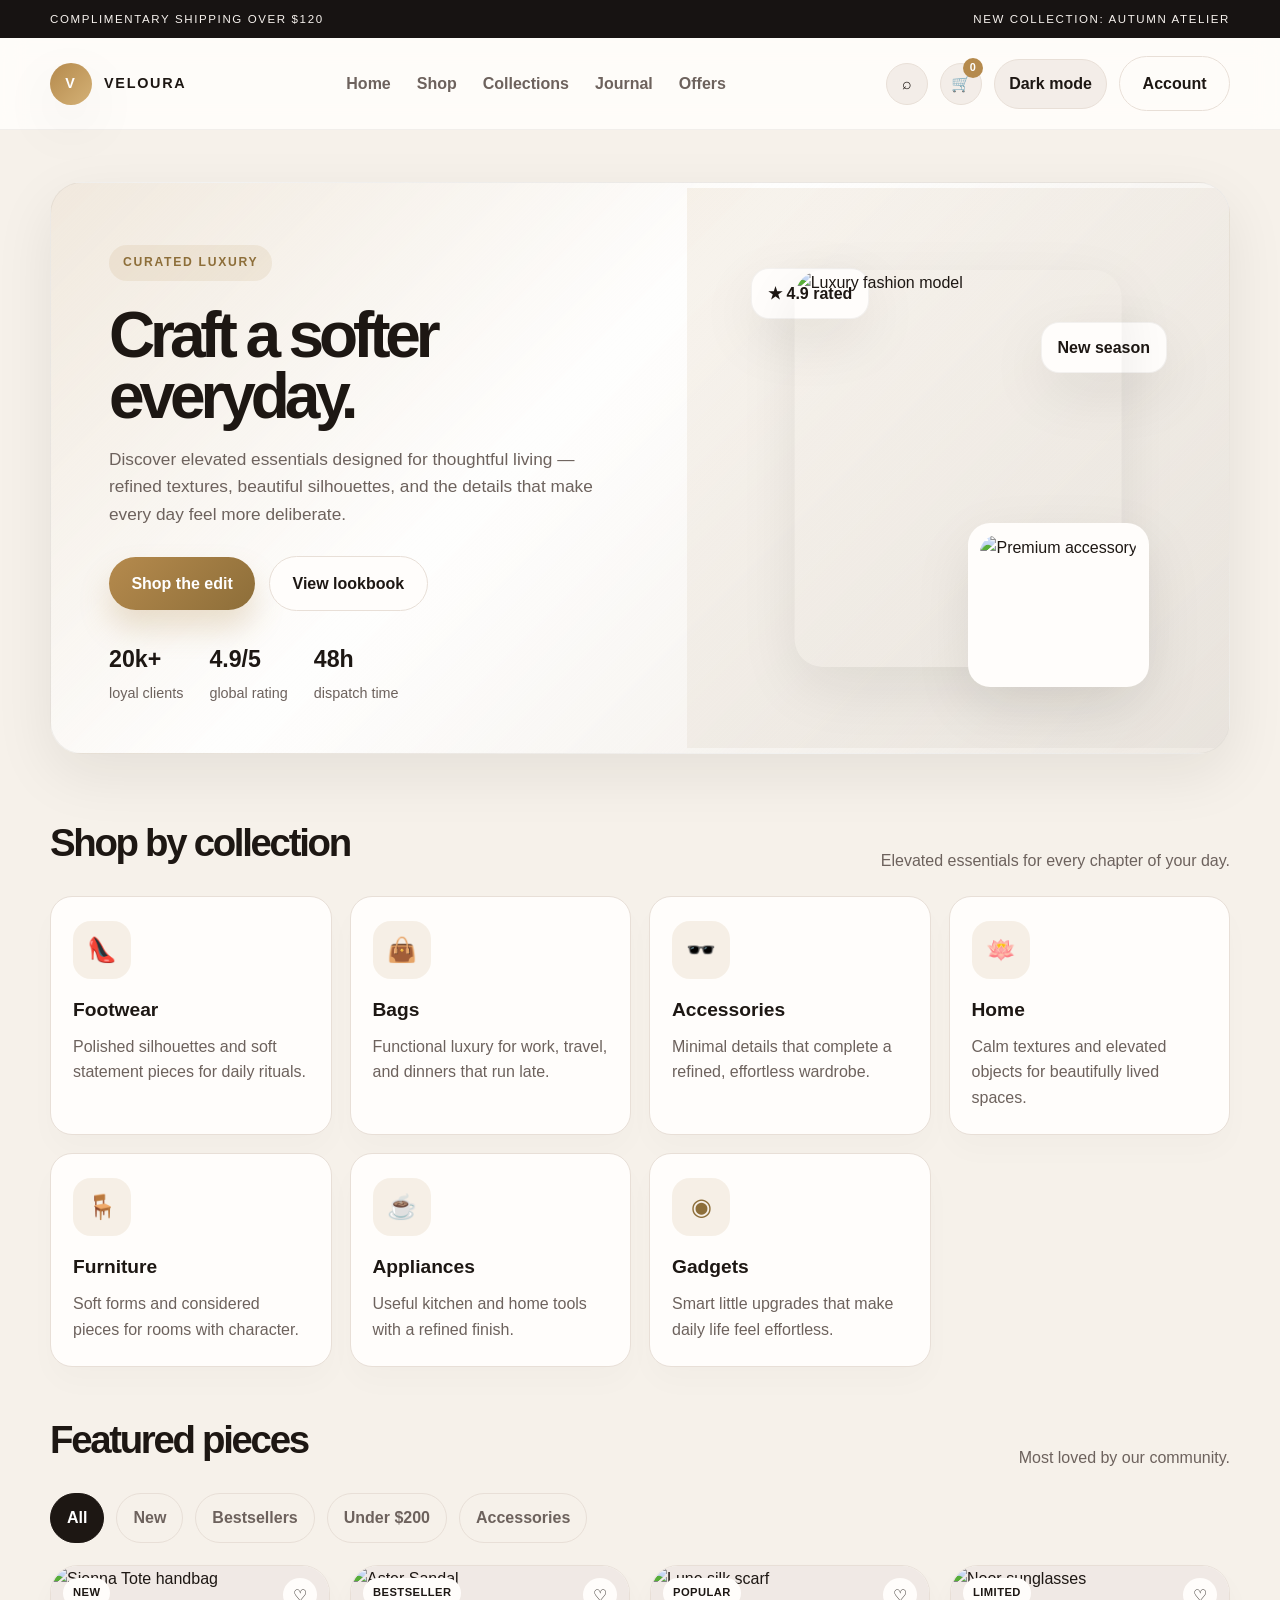
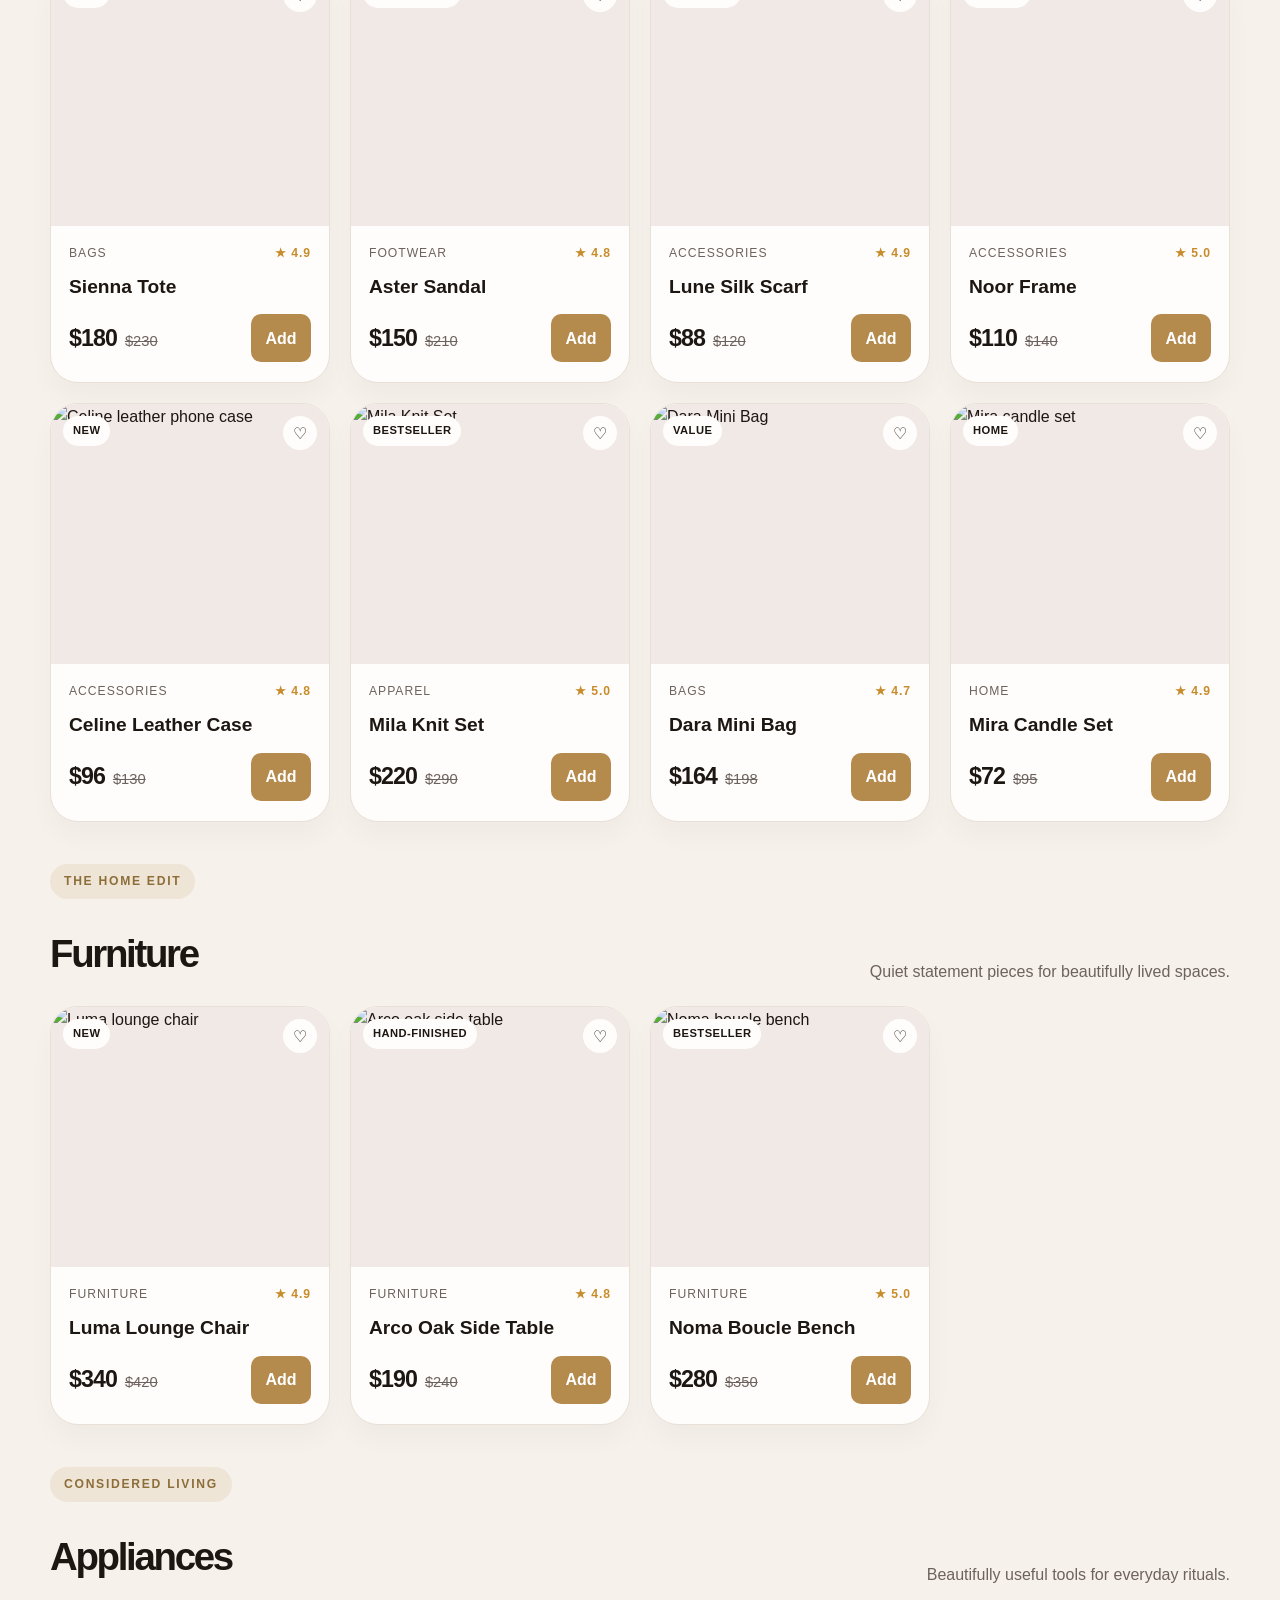
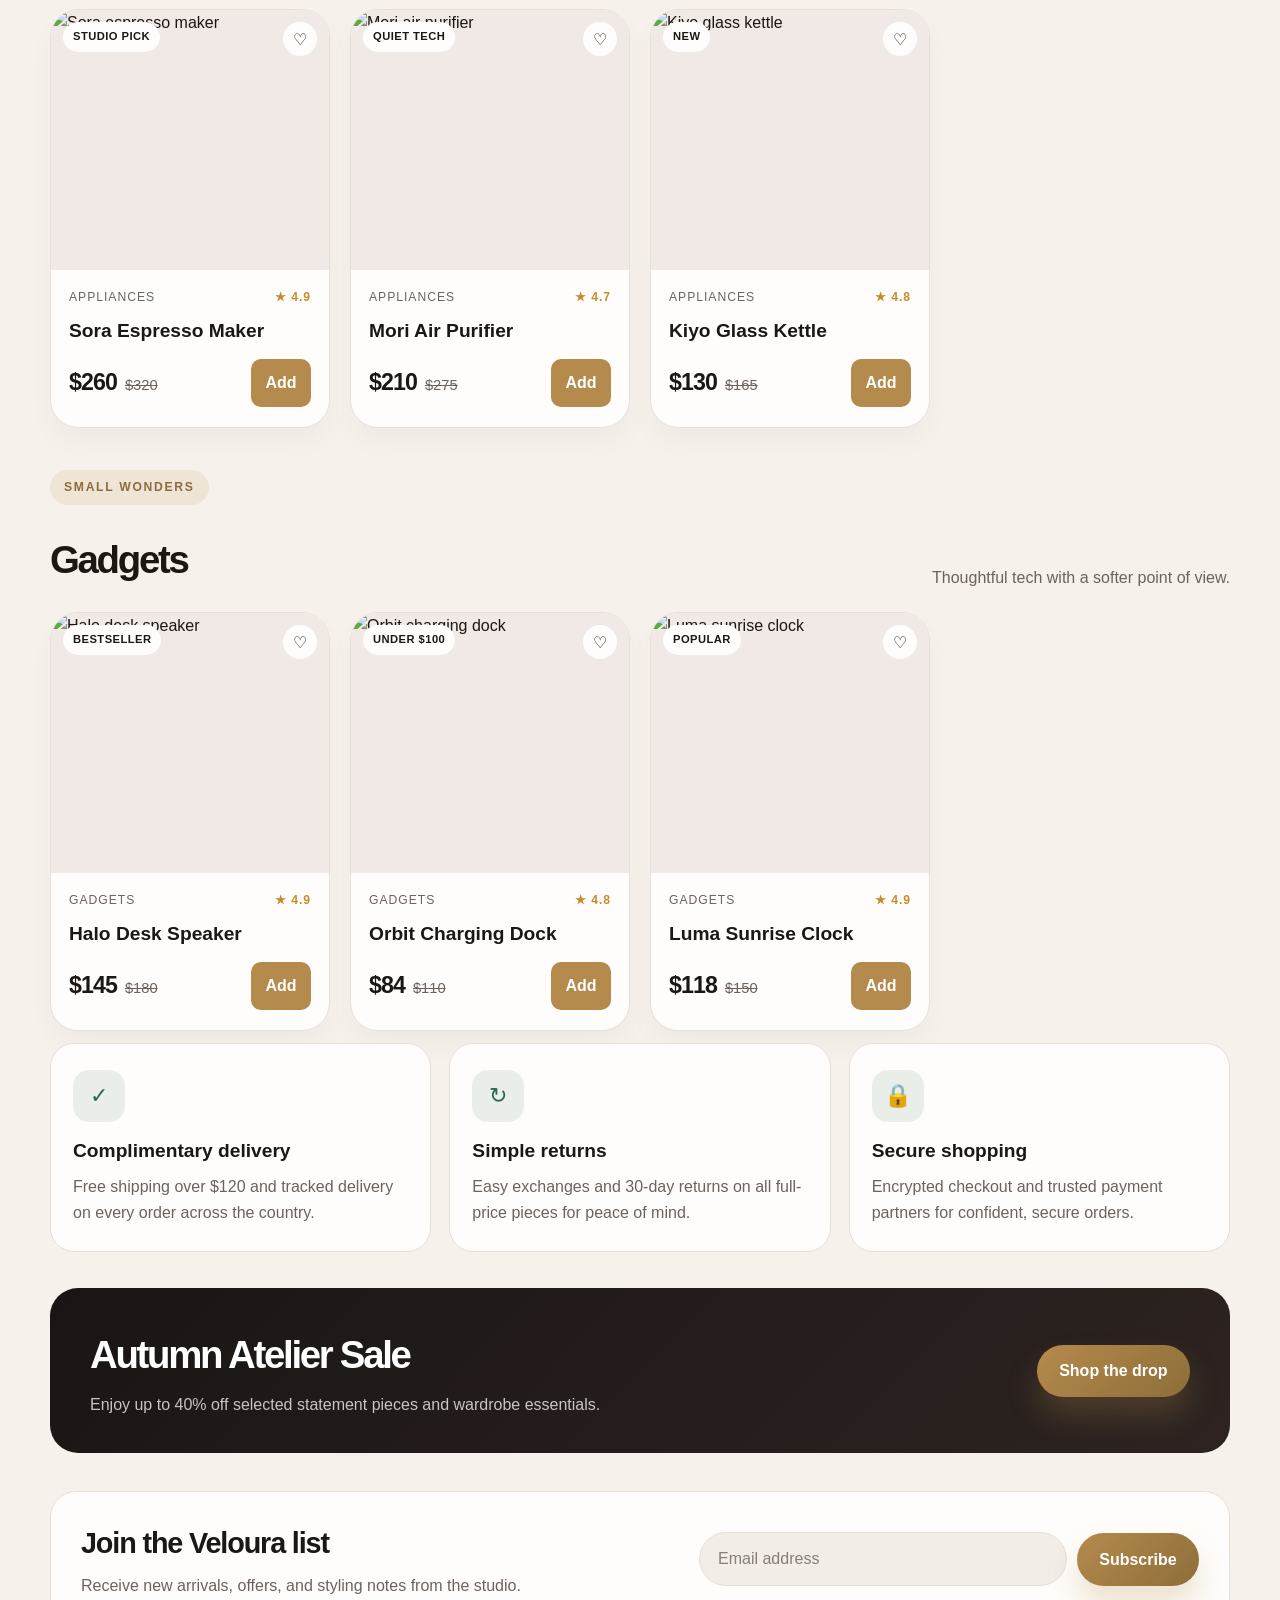
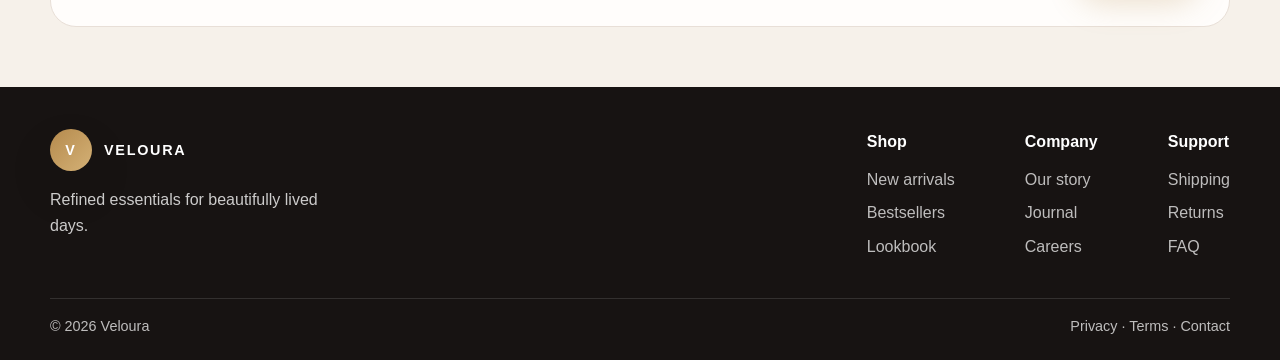
==== index.html @ c6dc7c64 "Initial website" ====
<!DOCTYPE html>
<html lang="en">
<head>
    <meta charset="UTF-8" />
    <meta name="viewport" content="width=device-width, initial-scale=1.0" />
    <meta name="description" content="Veloura luxury boutique — modern premium fashion and accessories." />
    <title>Veloura | Luxury Boutique</title>
    <link rel="stylesheet" href="styles.css" />
</head>
<body>
    <div class="topbar">
        <div class="container topbar-inner">
            <span>Complimentary shipping over $120</span>
            <span>New collection: Autumn Atelier</span>
        </div>
    </div>

    <header>
        <div class="container nav">
            <div class="brand" aria-label="Veloura home">
                <div class="brand-mark">V</div>
                <span>Veloura</span>
            </div>

            <nav class="nav-links" aria-label="main navigation">
                <a href="#home">Home</a>
                <a href="#shop">Shop</a>
                <a href="#categories">Collections</a>
                <a href="#featured">Journal</a>
                <a href="#offers">Offers</a>
            </nav>

            <div class="nav-actions">
                <button class="icon-btn" aria-label="Search">⌕</button>
                <button class="icon-btn" aria-label="Open cart" id="openCartBtn">
                    🛒
                    <span class="cart-count" id="cartCount">0</span>
                </button>
                <button class="theme-toggle" id="themeToggle" aria-label="Toggle color theme">Dark mode</button>
                <button class="login-btn">Account</button>
            </div>
        </div>
    </header>

    <main id="home">
        <section class="hero">
            <div class="container hero-wrap">
                <div class="hero-copy">
                    <div class="eyebrow">Curated luxury</div>
                    <h1>Craft a softer everyday.</h1>
                    <p>
                        Discover elevated essentials designed for thoughtful living — refined textures, beautiful silhouettes,
                        and the details that make every day feel more deliberate.
                    </p>

                    <div class="cta-row">
                        <a class="shop-btn" href="#shop">Shop the edit</a>
                        <a class="secondary-btn" href="#featured">View lookbook</a>
                    </div>

                    <div class="mini-stats">
                        <div><strong>20k+</strong> loyal clients</div>
                        <div><strong>4.9/5</strong> global rating</div>
                        <div><strong>48h</strong> dispatch time</div>
                    </div>
                </div>

                <div class="hero-visual" aria-label="Featured product showcase">
                    <div class="showcase-wrap">
                        <div class="floating-pill pill-one">★ 4.9 rated</div>
                        <div class="floating-pill pill-two">New season</div>
                        <div class="showcase-main">
                            <img src="https://images.unsplash.com/photo-1529139574466-a303027c1d8b?auto=format&fit=crop&w=900&q=80" alt="Luxury fashion model" />
                        </div>
                        <div class="showcase-side">
                            <img src="https://images.unsplash.com/photo-1524504388940-b1c1722653e1?auto=format&fit=crop&w=800&q=80" alt="Premium accessory" />
                        </div>
                    </div>
                </div>
            </div>
        </section>

        <section class="section" id="categories">
            <div class="container">
                <div class="section-heading">
                    <h2>Shop by collection</h2>
                    <p>Elevated essentials for every chapter of your day.</p>
                </div>

                <div class="category-grid">
                    <article class="category-card">
                        <div class="category-icon">👠</div>
                        <h3>Footwear</h3>
                        <p>Polished silhouettes and soft statement pieces for daily rituals.</p>
                    </article>
                    <article class="category-card">
                        <div class="category-icon">👜</div>
                        <h3>Bags</h3>
                        <p>Functional luxury for work, travel, and dinners that run late.</p>
                    </article>
                    <article class="category-card">
                        <div class="category-icon">🕶️</div>
                        <h3>Accessories</h3>
                        <p>Minimal details that complete a refined, effortless wardrobe.</p>
                    </article>
                    <article class="category-card">
                        <div class="category-icon">🪷</div>
                        <h3>Home</h3>
                        <p>Calm textures and elevated objects for beautifully lived spaces.</p>
                    </article>
                    <a class="category-card" href="#furniture">
                        <div class="category-icon">🪑</div>
                        <h3>Furniture</h3>
                        <p>Soft forms and considered pieces for rooms with character.</p>
                    </a>
                    <a class="category-card" href="#appliances">
                        <div class="category-icon">☕</div>
                        <h3>Appliances</h3>
                        <p>Useful kitchen and home tools with a refined finish.</p>
                    </a>
                    <a class="category-card" href="#gadgets">
                        <div class="category-icon">◉</div>
                        <h3>Gadgets</h3>
                        <p>Smart little upgrades that make daily life feel effortless.</p>
                    </a>
                </div>
            </div>
        </section>

        <section class="section" id="shop">
            <div class="container">
                <div class="section-heading">
                    <h2>Featured pieces</h2>
                    <p>Most loved by our community.</p>
                </div>

                <div class="filter-bar" aria-label="Product filters">
                    <button class="filter-btn active">All</button>
                    <button class="filter-btn">New</button>
                    <button class="filter-btn">Bestsellers</button>
                    <button class="filter-btn">Under $200</button>
                    <button class="filter-btn">Accessories</button>
                </div>

                <div class="product-grid" id="productGrid">
                    <article class="product-card" data-category="new" data-name="Sienna Tote" data-price="180" data-image="https://images.unsplash.com/photo-1548036328-c9fa89d128fa?auto=format&fit=crop&w=900&q=80">
                        <div class="product-image">
                            <span class="tag">New</span>
                            <button class="wishlist" aria-label="save item">♡</button>
                            <img src="https://images.unsplash.com/photo-1548036328-c9fa89d128fa?auto=format&fit=crop&w=900&q=80" alt="Sienna Tote handbag" />
                        </div>
                        <div class="product-info">
                            <div class="product-meta">
                                <span>Bags</span>
                                <span class="rating">★ 4.9</span>
                            </div>
                            <h3 class="product-title">Sienna Tote</h3>
                            <div class="price-row">
                                <div class="price"><strong>$180</strong><span>$230</span></div>
                                <button class="add-to-cart">Add</button>
                            </div>
                        </div>
                    </article>

                    <article class="product-card" data-category="bestsellers" data-name="Aster Sandal" data-price="150" data-image="https://images.unsplash.com/photo-1543163521-1bf539c55dd2?auto=format&fit=crop&w=900&q=80">
                        <div class="product-image">
                            <span class="tag">Bestseller</span>
                            <button class="wishlist" aria-label="save item">♡</button>
                            <img src="https://images.unsplash.com/photo-1543163521-1bf539c55dd2?auto=format&fit=crop&w=900&q=80" alt="Aster Sandal" />
                        </div>
                        <div class="product-info">
                            <div class="product-meta">
                                <span>Footwear</span>
                                <span class="rating">★ 4.8</span>
                            </div>
                            <h3 class="product-title">Aster Sandal</h3>
                            <div class="price-row">
                                <div class="price"><strong>$150</strong><span>$210</span></div>
                                <button class="add-to-cart">Add</button>
                            </div>
                        </div>
                    </article>

                    <article class="product-card" data-category="under200" data-name="Lune Silk Scarf" data-price="88" data-image="https://images.unsplash.com/photo-1601924994987-69e26d50dc26?auto=format&fit=crop&w=900&q=80">
                        <div class="product-image">
                            <span class="tag">Popular</span>
                            <button class="wishlist" aria-label="save item">♡</button>
                            <img src="https://images.unsplash.com/photo-1601924994987-69e26d50dc26?auto=format&fit=crop&w=900&q=80" alt="Lune silk scarf" />
                        </div>
                        <div class="product-info">
                            <div class="product-meta">
                                <span>Accessories</span>
                                <span class="rating">★ 4.9</span>
                            </div>
                            <h3 class="product-title">Lune Silk Scarf</h3>
                            <div class="price-row">
                                <div class="price"><strong>$88</strong><span>$120</span></div>
                                <button class="add-to-cart">Add</button>
                            </div>
                        </div>
                    </article>

                    <article class="product-card" data-category="accessories" data-name="Noor Frame" data-price="110" data-image="https://images.unsplash.com/photo-1511499767150-a48a237f0083?auto=format&fit=crop&w=900&q=80">
                        <div class="product-image">
                            <span class="tag">Limited</span>
                            <button class="wishlist" aria-label="save item">♡</button>
                            <img src="https://images.unsplash.com/photo-1511499767150-a48a237f0083?auto=format&fit=crop&w=900&q=80" alt="Noor sunglasses" />
                        </div>
                        <div class="product-info">
                            <div class="product-meta">
                                <span>Accessories</span>
                                <span class="rating">★ 5.0</span>
                            </div>
                            <h3 class="product-title">Noor Frame</h3>
                            <div class="price-row">
                                <div class="price"><strong>$110</strong><span>$140</span></div>
                                <button class="add-to-cart">Add</button>
                            </div>
                        </div>
                    </article>

                    <article class="product-card" data-category="new" data-name="Celine Leather Case" data-price="96" data-image="https://images.unsplash.com/photo-1556656793-08538906a9f8?auto=format&fit=crop&w=900&q=80">
                        <div class="product-image">
                            <span class="tag">New</span>
                            <button class="wishlist" aria-label="save item">♡</button>
                            <img src="https://images.unsplash.com/photo-1556656793-08538906a9f8?auto=format&fit=crop&w=900&q=80" alt="Celine leather phone case" />
                        </div>
                        <div class="product-info">
                            <div class="product-meta">
                                <span>Accessories</span>
                                <span class="rating">★ 4.8</span>
                            </div>
                            <h3 class="product-title">Celine Leather Case</h3>
                            <div class="price-row">
                                <div class="price"><strong>$96</strong><span>$130</span></div>
                                <button class="add-to-cart">Add</button>
                            </div>
                        </div>
                    </article>

                    <article class="product-card" data-category="bestsellers" data-name="Mila Knit Set" data-price="220" data-image="https://images.unsplash.com/photo-1529139574466-a303027c1d8b?auto=format&fit=crop&w=900&q=80">
                        <div class="product-image">
                            <span class="tag">Bestseller</span>
                            <button class="wishlist" aria-label="save item">♡</button>
                            <img src="https://images.unsplash.com/photo-1529139574466-a303027c1d8b?auto=format&fit=crop&w=900&q=80" alt="Mila Knit Set" />
                        </div>
                        <div class="product-info">
                            <div class="product-meta">
                                <span>Apparel</span>
                                <span class="rating">★ 5.0</span>
                            </div>
                            <h3 class="product-title">Mila Knit Set</h3>
                            <div class="price-row">
                                <div class="price"><strong>$220</strong><span>$290</span></div>
                                <button class="add-to-cart">Add</button>
                            </div>
                        </div>
                    </article>

                    <article class="product-card" data-category="under200" data-name="Dara Mini Bag" data-price="164" data-image="https://images.unsplash.com/photo-1584917865442-de89df76afd3?auto=format&fit=crop&w=900&q=80">
                        <div class="product-image">
                            <span class="tag">Value</span>
                            <button class="wishlist" aria-label="save item">♡</button>
                            <img src="https://images.unsplash.com/photo-1584917865442-de89df76afd3?auto=format&fit=crop&w=900&q=80" alt="Dara Mini Bag" />
                        </div>
                        <div class="product-info">
                            <div class="product-meta">
                                <span>Bags</span>
                                <span class="rating">★ 4.7</span>
                            </div>
                            <h3 class="product-title">Dara Mini Bag</h3>
                            <div class="price-row">
                                <div class="price"><strong>$164</strong><span>$198</span></div>
                                <button class="add-to-cart">Add</button>
                            </div>
                        </div>
                    </article>

                    <article class="product-card" data-category="accessories" data-name="Mira Candle Set" data-price="72" data-image="https://images.unsplash.com/photo-1603006905003-be475563bc59?auto=format&fit=crop&w=900&q=80">
                        <div class="product-image">
                            <span class="tag">Home</span>
                            <button class="wishlist" aria-label="save item">♡</button>
                            <img src="https://images.unsplash.com/photo-1603006905003-be475563bc59?auto=format&fit=crop&w=900&q=80" alt="Mira candle set" />
                        </div>
                        <div class="product-info">
                            <div class="product-meta">
                                <span>Home</span>
                                <span class="rating">★ 4.9</span>
                            </div>
                            <h3 class="product-title">Mira Candle Set</h3>
                            <div class="price-row">
                                <div class="price"><strong>$72</strong><span>$95</span></div>
                                <button class="add-to-cart">Add</button>
                            </div>
                        </div>
                    </article>
                </div>
            </div>
        </section>

        <section class="section catalog-section" id="furniture">
            <div class="container">
                <div class="section-heading">
                    <div><div class="eyebrow">The home edit</div><h2>Furniture</h2></div>
                    <p>Quiet statement pieces for beautifully lived spaces.</p>
                </div>
                <div class="product-grid">
                    <article class="product-card" data-category="furniture" data-name="Luma Lounge Chair" data-price="340" data-image="https://images.unsplash.com/photo-1567538096630-e0c55bd6374c?auto=format&fit=crop&w=900&q=80">
                        <div class="product-image"><span class="tag">New</span><button class="wishlist" aria-label="save item">♡</button><img src="https://images.unsplash.com/photo-1567538096630-e0c55bd6374c?auto=format&fit=crop&w=900&q=80" alt="Luma lounge chair" /></div>
                        <div class="product-info"><div class="product-meta"><span>Furniture</span><span class="rating">★ 4.9</span></div><h3 class="product-title">Luma Lounge Chair</h3><div class="price-row"><div class="price"><strong>$340</strong><span>$420</span></div><button class="add-to-cart">Add</button></div></div>
                    </article>
                    <article class="product-card" data-category="furniture" data-name="Arco Oak Side Table" data-price="190" data-image="https://images.unsplash.com/photo-1532372320572-cda25653a26d?auto=format&fit=crop&w=900&q=80">
                        <div class="product-image"><span class="tag">Hand-finished</span><button class="wishlist" aria-label="save item">♡</button><img src="https://images.unsplash.com/photo-1532372320572-cda25653a26d?auto=format&fit=crop&w=900&q=80" alt="Arco oak side table" /></div>
                        <div class="product-info"><div class="product-meta"><span>Furniture</span><span class="rating">★ 4.8</span></div><h3 class="product-title">Arco Oak Side Table</h3><div class="price-row"><div class="price"><strong>$190</strong><span>$240</span></div><button class="add-to-cart">Add</button></div></div>
                    </article>
                    <article class="product-card" data-category="furniture" data-name="Noma Boucle Bench" data-price="280" data-image="https://images.unsplash.com/photo-1555041469-a586c61ea9bc?auto=format&fit=crop&w=900&q=80">
                        <div class="product-image"><span class="tag">Bestseller</span><button class="wishlist" aria-label="save item">♡</button><img src="https://images.unsplash.com/photo-1555041469-a586c61ea9bc?auto=format&fit=crop&w=900&q=80" alt="Noma boucle bench" /></div>
                        <div class="product-info"><div class="product-meta"><span>Furniture</span><span class="rating">★ 5.0</span></div><h3 class="product-title">Noma Boucle Bench</h3><div class="price-row"><div class="price"><strong>$280</strong><span>$350</span></div><button class="add-to-cart">Add</button></div></div>
                    </article>
                </div>
            </div>
        </section>

        <section class="section catalog-section" id="appliances">
            <div class="container">
                <div class="section-heading">
                    <div><div class="eyebrow">Considered living</div><h2>Appliances</h2></div>
                    <p>Beautifully useful tools for everyday rituals.</p>
                </div>
                <div class="product-grid">
                    <article class="product-card" data-category="appliances" data-name="Sora Espresso Maker" data-price="260" data-image="https://images.unsplash.com/photo-1517080358651-2c7c8d4d1a9f?auto=format&fit=crop&w=900&q=80">
                        <div class="product-image"><span class="tag">Studio pick</span><button class="wishlist" aria-label="save item">♡</button><img src="https://images.unsplash.com/photo-1517080358651-2c7c8d4d1a9f?auto=format&fit=crop&w=900&q=80" alt="Sora espresso maker" /></div>
                        <div class="product-info"><div class="product-meta"><span>Appliances</span><span class="rating">★ 4.9</span></div><h3 class="product-title">Sora Espresso Maker</h3><div class="price-row"><div class="price"><strong>$260</strong><span>$320</span></div><button class="add-to-cart">Add</button></div></div>
                    </article>
                    <article class="product-card" data-category="appliances" data-name="Mori Air Purifier" data-price="210" data-image="https://images.unsplash.com/photo-1585771724684-38269d6639fd?auto=format&fit=crop&w=900&q=80">
                        <div class="product-image"><span class="tag">Quiet tech</span><button class="wishlist" aria-label="save item">♡</button><img src="https://images.unsplash.com/photo-1585771724684-38269d6639fd?auto=format&fit=crop&w=900&q=80" alt="Mori air purifier" /></div>
                        <div class="product-info"><div class="product-meta"><span>Appliances</span><span class="rating">★ 4.7</span></div><h3 class="product-title">Mori Air Purifier</h3><div class="price-row"><div class="price"><strong>$210</strong><span>$275</span></div><button class="add-to-cart">Add</button></div></div>
                    </article>
                    <article class="product-card" data-category="appliances" data-name="Kiyo Glass Kettle" data-price="130" data-image="https://images.unsplash.com/photo-1594213114663-d94db9b171b7?auto=format&fit=crop&w=900&q=80">
                        <div class="product-image"><span class="tag">New</span><button class="wishlist" aria-label="save item">♡</button><img src="https://images.unsplash.com/photo-1594213114663-d94db9b171b7?auto=format&fit=crop&w=900&q=80" alt="Kiyo glass kettle" /></div>
                        <div class="product-info"><div class="product-meta"><span>Appliances</span><span class="rating">★ 4.8</span></div><h3 class="product-title">Kiyo Glass Kettle</h3><div class="price-row"><div class="price"><strong>$130</strong><span>$165</span></div><button class="add-to-cart">Add</button></div></div>
                    </article>
                </div>
            </div>
        </section>

        <section class="section catalog-section" id="gadgets">
            <div class="container">
                <div class="section-heading">
                    <div><div class="eyebrow">Small wonders</div><h2>Gadgets</h2></div>
                    <p>Thoughtful tech with a softer point of view.</p>
                </div>
                <div class="product-grid">
                    <article class="product-card" data-category="gadgets" data-name="Halo Desk Speaker" data-price="145" data-image="https://images.unsplash.com/photo-1545454675-3531b543be5d?auto=format&fit=crop&w=900&q=80">
                        <div class="product-image"><span class="tag">Bestseller</span><button class="wishlist" aria-label="save item">♡</button><img src="https://images.unsplash.com/photo-1545454675-3531b543be5d?auto=format&fit=crop&w=900&q=80" alt="Halo desk speaker" /></div>
                        <div class="product-info"><div class="product-meta"><span>Gadgets</span><span class="rating">★ 4.9</span></div><h3 class="product-title">Halo Desk Speaker</h3><div class="price-row"><div class="price"><strong>$145</strong><span>$180</span></div><button class="add-to-cart">Add</button></div></div>
                    </article>
                    <article class="product-card" data-category="gadgets" data-name="Orbit Charging Dock" data-price="84" data-image="https://images.unsplash.com/photo-1586953208448-b95a79798f07?auto=format&fit=crop&w=900&q=80">
                        <div class="product-image"><span class="tag">Under $100</span><button class="wishlist" aria-label="save item">♡</button><img src="https://images.unsplash.com/photo-1586953208448-b95a79798f07?auto=format&fit=crop&w=900&q=80" alt="Orbit charging dock" /></div>
                        <div class="product-info"><div class="product-meta"><span>Gadgets</span><span class="rating">★ 4.8</span></div><h3 class="product-title">Orbit Charging Dock</h3><div class="price-row"><div class="price"><strong>$84</strong><span>$110</span></div><button class="add-to-cart">Add</button></div></div>
                    </article>
                    <article class="product-card" data-category="gadgets" data-name="Luma Sunrise Clock" data-price="118" data-image="https://images.unsplash.com/photo-1508057198894-247b23fe5ade?auto=format&fit=crop&w=900&q=80">
                        <div class="product-image"><span class="tag">Popular</span><button class="wishlist" aria-label="save item">♡</button><img src="https://images.unsplash.com/photo-1508057198894-247b23fe5ade?auto=format&fit=crop&w=900&q=80" alt="Luma sunrise clock" /></div>
                        <div class="product-info"><div class="product-meta"><span>Gadgets</span><span class="rating">★ 4.9</span></div><h3 class="product-title">Luma Sunrise Clock</h3><div class="price-row"><div class="price"><strong>$118</strong><span>$150</span></div><button class="add-to-cart">Add</button></div></div>
                    </article>
                </div>
            </div>
        </section>

        <section class="features" id="featured">
            <div class="container">
                <div class="feature-grid">
                    <article class="feature-card">
                        <div class="feature-icon">✓</div>
                        <h3>Complimentary delivery</h3>
                        <p>Free shipping over $120 and tracked delivery on every order across the country.</p>
                    </article>
                    <article class="feature-card">
                        <div class="feature-icon">↻</div>
                        <h3>Simple returns</h3>
                        <p>Easy exchanges and 30-day returns on all full-price pieces for peace of mind.</p>
                    </article>
                    <article class="feature-card">
                        <div class="feature-icon">🔒</div>
                        <h3>Secure shopping</h3>
                        <p>Encrypted checkout and trusted payment partners for confident, secure orders.</p>
                    </article>
                </div>
            </div>
        </section>

        <section class="promo" id="offers">
            <div class="container">
                <div class="promo-card">
                    <div>
                        <h3>Autumn Atelier Sale</h3>
                        <p>Enjoy up to 40% off selected statement pieces and wardrobe essentials.</p>
                    </div>
                    <a class="cta-btn" href="#shop">Shop the drop</a>
                </div>
            </div>
        </section>

        <section class="newsletter">
            <div class="container">
                <div class="newsletter-box">
                    <div>
                        <h3>Join the Veloura list</h3>
                        <p>Receive new arrivals, offers, and styling notes from the studio.</p>
                    </div>

                    <form class="newsletter-form" onsubmit="event.preventDefault(); this.reset(); alert('You are subscribed to Veloura!');">
                        <input type="email" placeholder="Email address" aria-label="Email address" required />
                        <button class="primary-btn" type="submit">Subscribe</button>
                    </form>
                </div>
            </div>
        </section>

    </main>

    <footer>
        <div class="container">
            <div class="footer-inner">
                <div class="footer-brand">
                    <div class="brand" style="color:#fff; margin-bottom: 16px;">
                        <div class="brand-mark">V</div>
                        <span>Veloura</span>
                    </div>
                    <p>Refined essentials for beautifully lived days.</p>
                </div>

                <div class="footer-links">
                    <div>
                        <h4>Shop</h4>
                        <a href="#">New arrivals</a>
                        <a href="#">Bestsellers</a>
                        <a href="#">Lookbook</a>
                    </div>
                    <div>
                        <h4>Company</h4>
                        <a href="#">Our story</a>
                        <a href="#">Journal</a>
                        <a href="#">Careers</a>
                    </div>
                    <div>
                        <h4>Support</h4>
                        <a href="#">Shipping</a>
                        <a href="#">Returns</a>
                        <a href="#">FAQ</a>
                    </div>
                </div>
            </div>

            <div class="footer-bottom">
                <span>© 2026 Veloura</span>
                <span>Privacy · Terms · Contact</span>
            </div>
        </div>
    </footer>

    <div class="cart-overlay" id="cartOverlay" aria-label="Shopping cart panel">
        <aside class="cart-panel" aria-label="Cart panel">
            <div class="cart-header">
                <h3>Your bag</h3>
                <button class="close-cart" id="closeCartBtn" aria-label="Close cart">×</button>
            </div>

            <div class="cart-items" id="cartItems">
                <div style="padding: 22px; color: var(--muted);">Your cart is empty.</div>
            </div>

            <div class="cart-footer">
                <div class="summary-row"><span>Subtotal</span><span id="cartSubtotal">$0</span></div>
                <div class="summary-row"><span>Shipping</span><span id="cartShipping">$0</span></div>
                <div class="summary-row total"><span>Total</span><span id="cartTotal">$0</span></div>
                <a class="primary-btn" style="width:100%; margin-top: 10px;" href="checkout.html">Proceed to checkout</a>
            </div>
        </aside>
    </div>

    <script src="script.js"></script>
</body>
</html>
---- styles.css ----
:root {
    --bg: #f6f1ea;
    --panel: #fffdfb;
    --panel-soft: #f3ede8;
    --text: #1d1713;
    --muted: #6d625d;
    --primary: #b58a4d;
    --primary-dark: #8d6e39;
    --accent: #e5d4ae;
    --success: #2a6a4a;
    --border: #e8dfd7;
    --button-text: #ffffff;
    --shadow: 0 20px 60px rgba(29, 23, 19, 0.08);
    --header-bg: rgba(255, 253, 251, 0.9);
    --input-bg: #faf7f4;
    --drawer-bg: #fdfaf7;
    --drawer-footer-bg: rgba(255,255,255,0.7);
}

body.dark-mode {
    --bg: #100f0f;
    --panel: #171513;
    --panel-soft: #201d1b;
    --text: #f7f0ea;
    --muted: #c0b2a8;
    --primary: #d4b07a;
    --primary-dark: #b88d4a;
    --accent: #f3d7a6;
    --success: #8bd0a7;
    --border: rgba(255,255,255,0.08);
    --button-text: #171513;
    --shadow: 0 20px 60px rgba(0, 0, 0, 0.35);
    --header-bg: rgba(23, 21, 19, 0.92);
    --input-bg: #201d1b;
    --drawer-bg: #171513;
    --drawer-footer-bg: rgba(32, 29, 27, 0.92);
    color-scheme: dark;
}

* { box-sizing: border-box; }
html { scroll-behavior: smooth; }
body {
    margin: 0;
    font-family: "Segoe UI", Arial, sans-serif;
    background: var(--bg);
    color: var(--text);
    line-height: 1.6;
}
img { display: block; max-width: 100%; }
a { color: inherit; text-decoration: none; }
button, input { font: inherit; }

.container {
    width: min(1180px, calc(100% - 32px));
    margin: 0 auto;
}

.topbar {
    background: #171312;
    color: #f7f2ee;
    font-size: 0.72rem;
    letter-spacing: 0.14em;
    text-transform: uppercase;
}

.topbar-inner {
    display: flex;
    justify-content: space-between;
    align-items: center;
    padding: 10px 0;
    gap: 18px;
}

header {
    position: sticky;
    top: 0;
    z-index: 40;
    background: var(--header-bg);
    backdrop-filter: blur(12px);
    border-bottom: 1px solid rgba(29, 23, 19, 0.06);
}

.nav {
    display: flex;
    align-items: center;
    justify-content: space-between;
    padding: 18px 0;
    gap: 18px;
}

.brand {
    display: flex;
    align-items: center;
    gap: 12px;
    font-weight: 700;
    letter-spacing: 0.12em;
    text-transform: uppercase;
    font-size: 0.9rem;
}

.brand-mark {
    width: 42px;
    height: 42px;
    display: grid;
    place-items: center;
    border-radius: 50%;
    background: linear-gradient(135deg, var(--primary), #d4b176);
    color: white;
    box-shadow: var(--shadow);
    font-weight: 700;
}

.nav-links {
    display: flex;
    align-items: center;
    gap: 26px;
    color: var(--muted);
    font-weight: 600;
}

.nav-links a:hover { color: var(--text); }

.nav-actions {
    display: flex;
    align-items: center;
    gap: 12px;
}

.icon-btn {
    position: relative;
    width: 42px;
    height: 42px;
    background: var(--panel-soft);
    border: 1px solid var(--border);
    border-radius: 50%;
    color: var(--text);
    cursor: pointer;
}

.theme-toggle {
    min-width: 88px;
    padding: 0.7rem 0.9rem;
    border-radius: 999px;
    background: var(--panel-soft);
    border: 1px solid var(--border);
    color: var(--text);
    font-weight: 700;
    cursor: pointer;
}

.cart-count {
    position: absolute;
    top: -6px;
    right: -2px;
    min-width: 20px;
    height: 20px;
    border-radius: 50%;
    padding: 0 5px;
    display: grid;
    place-items: center;
    background: var(--primary);
    color: white;
    font-size: 0.68rem;
    font-weight: 700;
}

.login-btn,
.primary-btn,
.secondary-btn,
.cta-btn,
.shop-btn {
    display: inline-flex;
    align-items: center;
    justify-content: center;
    border-radius: 999px;
    padding: 0.85rem 1.4rem;
    font-weight: 700;
    border: none;
    cursor: pointer;
    transition: transform 0.2s ease, box-shadow 0.2s ease;
}

.login-btn {
    background: transparent;
    border: 1px solid var(--border);
    color: var(--text);
}

.primary-btn,
.shop-btn,
.cta-btn {
    background: linear-gradient(135deg, var(--primary), var(--primary-dark));
    color: #fff;
    box-shadow: 0 18px 30px rgba(181, 138, 77, 0.25);
}

.secondary-btn {
    background: var(--panel);
    border: 1px solid var(--border);
    color: var(--text);
}

.shop-btn:hover, .primary-btn:hover, .secondary-btn:hover, .login-btn:hover, .cta-btn:hover, .icon-btn:hover {
    transform: translateY(-1px);
}

.hero {
    padding: 52px 0 28px;
}

.hero-wrap {
    background: linear-gradient(135deg, rgba(181,138,77,0.08), rgba(255,255,255,0.9) 42%, rgba(29,23,19,0.03));
    border: 1px solid rgba(29,23,19,0.05);
    border-radius: 32px;
    box-shadow: var(--shadow);
    overflow: hidden;
    display: grid;
    grid-template-columns: 1.08fr 0.92fr;
    align-items: center;
}

.hero-copy {
    padding: 62px 58px 48px;
}

.eyebrow {
    display: inline-flex;
    padding: 8px 14px;
    border-radius: 999px;
    background: rgba(181, 138, 77, 0.12);
    color: var(--primary-dark);
    font-size: 0.76rem;
    letter-spacing: 0.14em;
    text-transform: uppercase;
    font-weight: 700;
    margin-bottom: 24px;
}

h1 {
    margin: 0 0 18px;
    font-size: clamp(2.8rem, 5vw, 5.3rem);
    line-height: 0.96;
    letter-spacing: -0.08em;
}

.hero-copy p {
    max-width: 550px;
    color: var(--muted);
    margin: 0 0 28px;
    font-size: 1.08rem;
}

.cta-row {
    display: flex;
    align-items: center;
    gap: 14px;
    flex-wrap: wrap;
    margin-bottom: 30px;
}

.mini-stats {
    display: flex;
    gap: 26px;
    flex-wrap: wrap;
    color: var(--muted);
    font-size: 0.9rem;
}

.mini-stats strong {
    display: block;
    color: var(--text);
    font-size: 1.45rem;
    margin-bottom: 4px;
}

.hero-visual {
    position: relative;
    min-height: 560px;
    background: linear-gradient(135deg, rgba(181,138,77,0.1), rgba(24,16,15,0.03));
    padding: 26px;
    display: flex;
    align-items: center;
    justify-content: center;
}

.showcase-wrap {
    position: relative;
    width: min(100%, 430px);
    aspect-ratio: 1 / 1.1;
}

.floating-pill {
    position: absolute;
    background: var(--panel);
    border: 1px solid rgba(29,23,19,0.05);
    color: var(--text);
    border-radius: 18px;
    padding: 12px 16px;
    font-weight: 700;
    box-shadow: var(--shadow);
}

.pill-one { left: 8px; top: 36px; }
.pill-two { right: 6px; top: 90px; }

.showcase-main {
    position: absolute;
    left: 50%;
    top: 8%;
    transform: translateX(-50%);
    width: 76%;
    height: 84%;
    border-radius: 28px;
    overflow: hidden;
    box-shadow: var(--shadow);
}

.showcase-main img {
    width: 100%;
    height: 100%;
    object-fit: cover;
}

.showcase-side {
    position: absolute;
    right: 24px;
    bottom: 18px;
    width: 42%;
    padding: 12px;
    background: var(--panel);
    border-radius: 22px;
    box-shadow: var(--shadow);
}

.showcase-side img {
    width: 100%;
    height: 140px;
    border-radius: 18px;
    object-fit: cover;
}

.section {
    padding: 30px 0 12px;
}

.section-heading {
    display: flex;
    justify-content: space-between;
    align-items: end;
    gap: 18px;
    margin-bottom: 22px;
}

.section-heading h2 {
    margin: 0;
    font-size: clamp(2rem, 3vw, 2.8rem);
    letter-spacing: -0.06em;
}

.section-heading p {
    margin: 0;
    color: var(--muted);
}

.category-grid {
    display: grid;
    grid-template-columns: repeat(4, minmax(0, 1fr));
    gap: 18px;
}

.category-card {
    background: var(--panel);
    border: 1px solid var(--border);
    border-radius: 22px;
    padding: 24px 22px;
    box-shadow: 0 16px 30px rgba(29, 23, 19, 0.02);
}

.category-icon {
    width: 58px;
    height: 58px;
    border-radius: 18px;
    display: grid;
    place-items: center;
    font-size: 1.5rem;
    background: rgba(181, 138, 77, 0.12);
    color: var(--primary-dark);
    margin-bottom: 16px;
}

.category-card h3 {
    margin: 0 0 8px;
    font-size: 1.2rem;
}

.category-card p {
    margin: 0;
    color: var(--muted);
}

.filter-bar {
    display: flex;
    gap: 12px;
    flex-wrap: wrap;
    margin-bottom: 22px;
}

.filter-btn {
    background: transparent;
    color: var(--muted);
    border: 1px solid var(--border);
    border-radius: 999px;
    padding: 0.72rem 1rem;
    font-weight: 700;
    cursor: pointer;
}

.filter-btn.active {
    background: var(--text);
    color: var(--button-text);
    border-color: var(--text);
}

.product-grid {
    display: grid;
    grid-template-columns: repeat(4, minmax(0, 1fr));
    gap: 20px;
}

.product-card {
    background: var(--panel);
    border: 1px solid var(--border);
    border-radius: 28px;
    overflow: hidden;
    box-shadow: 0 14px 26px rgba(29, 23, 19, 0.03);
    transition: transform 0.2s ease, box-shadow 0.2s ease;
}

.product-card:hover {
    transform: translateY(-2px);
    box-shadow: 0 22px 34px rgba(29, 23, 19, 0.08);
}

.product-image {
    position: relative;
    height: 260px;
    overflow: hidden;
    background: #f0e9e5;
}

.product-image img {
    width: 100%;
    height: 100%;
    object-fit: cover;
}

.tag {
    position: absolute;
    top: 12px;
    left: 12px;
    background: var(--panel);
    border-radius: 999px;
    padding: 6px 10px;
    font-size: 0.7rem;
    letter-spacing: 0.04em;
    text-transform: uppercase;
    font-weight: 700;
}

.wishlist {
    position: absolute;
    top: 12px;
    right: 12px;
    width: 34px;
    height: 34px;
    display: grid;
    place-items: center;
    border: none;
    border-radius: 50%;
    background: var(--panel);
    color: var(--text);
    cursor: pointer;
}

.product-info {
    padding: 18px 18px 20px;
}

.product-meta {
    display: flex;
    align-items: center;
    justify-content: space-between;
    gap: 10px;
    color: var(--muted);
    font-size: 0.76rem;
    text-transform: uppercase;
    letter-spacing: 0.08em;
    margin-bottom: 8px;
}

.rating { color: #c78d2d; font-weight: 700; }

.product-title {
    margin: 0 0 12px;
    font-size: 1.2rem;
}

.price-row {
    display: flex;
    align-items: center;
    justify-content: space-between;
    gap: 8px;
}

.price {
    display: flex;
    align-items: baseline;
    gap: 8px;
}

.price strong {
    font-size: 1.45rem;
    letter-spacing: -0.04em;
}

.price span {
    color: var(--muted);
    text-decoration: line-through;
    font-size: 0.92rem;
}

.add-to-cart {
    background: var(--primary);
    color: var(--button-text);
    border: none;
    border-radius: 10px;
    padding: 0.7rem 0.9rem;
    font-weight: 700;
    cursor: pointer;
}

.feature-grid {
    display: grid;
    grid-template-columns: repeat(3, minmax(0, 1fr));
    gap: 18px;
}

.feature-card {
    background: var(--panel);
    border: 1px solid var(--border);
    border-radius: 24px;
    padding: 26px 22px;
}

.feature-icon {
    width: 52px;
    height: 52px;
    display: grid;
    place-items: center;
    border-radius: 16px;
    background: rgba(42,106,74,0.1);
    color: var(--success);
    font-size: 1.4rem;
    margin-bottom: 14px;
}

.feature-card h3 {
    margin: 0 0 8px;
    font-size: 1.2rem;
}

.feature-card p {
    margin: 0;
    color: var(--muted);
}

.promo {
    padding: 36px 0 20px;
}

.promo-card {
    background: linear-gradient(135deg, #1a1514, #2d2421);
    color: #fff;
    border-radius: 28px;
    padding: 36px 40px;
    display: flex;
    justify-content: space-between;
    align-items: center;
    gap: 16px;
}

.promo-card h3 {
    margin: 0 0 6px;
    font-size: clamp(1.9rem, 3vw, 3rem);
    letter-spacing: -0.06em;
}

.promo-card p {
    margin: 0;
    color: rgba(255,255,255,0.75);
}

.newsletter {
    padding: 18px 0 60px;
}

.newsletter-box {
    background: var(--panel);
    border: 1px solid var(--border);
    border-radius: 26px;
    padding: 28px 30px;
    display: flex;
    align-items: center;
    justify-content: space-between;
    gap: 20px;
}

.newsletter-box h3 {
    margin: 0 0 6px;
    font-size: 1.8rem;
    letter-spacing: -0.04em;
}

.newsletter-box p {
    margin: 0;
    color: var(--muted);
}

.newsletter-form {
    display: flex;
    align-items: center;
    gap: 10px;
    width: min(100%, 500px);
}

.newsletter-form input {
    flex: 1;
    height: 54px;
    border-radius: 999px;
    border: 1px solid var(--border);
    background: var(--panel-soft);
    padding: 0 18px;
    outline: none;
}

footer {
    background: #171312;
    color: rgba(255,255,255,0.78);
}

.footer-inner {
    display: flex;
    justify-content: space-between;
    gap: 30px;
    padding: 42px 0 30px;
}

.footer-brand {
    max-width: 290px;
}

.footer-links {
    display: flex;
    gap: 70px;
    flex-wrap: wrap;
}

.footer-links h4 {
    margin: 0 0 12px;
    color: #fff;
    font-size: 1rem;
}

.footer-links a {
    display: block;
    margin-bottom: 8px;
    color: rgba(255,255,255,0.72);
}

.footer-bottom {
    border-top: 1px solid rgba(255,255,255, 0.12);
    display: flex;
    justify-content: space-between;
    align-items: center;
    gap: 16px;
    padding: 16px 0 22px;
    font-size: 0.9rem;
    color: rgba(255,255,255,0.72);
}

.cart-overlay {
    position: fixed;
    inset: 0;
    background: rgba(17, 15, 14, 0.4);
    backdrop-filter: blur(4px);
    display: none;
    z-index: 80;
}

.cart-overlay.open {
    display: block;
}

.cart-panel {
    position: absolute;
    top: 0;
    right: 0;
    width: min(420px, 100%);
    height: 100%;
    background: var(--drawer-bg);
    border-left: 1px solid var(--border);
    box-shadow: -16px 0 40px rgba(29, 23, 19, 0.15);
    display: flex;
    flex-direction: column;
}

.cart-header,
.cart-footer,
.cart-item {
    padding: 20px 22px;
}

.cart-header {
    display: flex;
    justify-content: space-between;
    align-items: center;
    border-bottom: 1px solid var(--border);
}

.cart-header h3 {
    margin: 0;
    font-size: 1.5rem;
    letter-spacing: -0.05em;
}

.close-cart {
    background: transparent;
    border: 1px solid var(--border);
    width: 32px;
    height: 32px;
    border-radius: 50%;
    font-size: 1.2rem;
    cursor: pointer;
}

.cart-items {
    flex: 1;
    overflow-y: auto;
    padding: 0 0 18px;
}

.cart-item {
    display: grid;
    grid-template-columns: 88px 1fr auto;
    gap: 12px;
    align-items: center;
    border-bottom: 1px solid var(--border);
}

.cart-item img {
    width: 88px;
    height: 92px;
    object-fit: cover;
    border-radius: 16px;
}

.cart-item h4 {
    margin: 0 0 6px;
    font-size: 1rem;
}

.cart-item p {
    margin: 0;
    color: var(--muted);
    font-size: 0.9rem;
}

.cart-item-price {
    display: flex;
    flex-direction: column;
    align-items: end;
    gap: 8px;
    font-weight: 700;
}

.remove-item {
    background: transparent;
    border: none;
    color: var(--muted);
    cursor: pointer;
}

.cart-footer {
    border-top: 1px solid var(--border);
    background: var(--drawer-footer-bg);
}

.summary-row {
    display: flex;
    justify-content: space-between;
    margin: 10px 0;
    color: var(--muted);
}

.summary-row.total {
    color: var(--text);
    font-weight: 800;
    font-size: 1.2rem;
}

.checkout-box {
    padding: 36px 0 40px;
}

.checkout-wrap {
    display: grid;
    grid-template-columns: 1.15fr 0.85fr;
    gap: 22px;
    align-items: start;
}

.checkout-card,
.order-summary {
    background: var(--panel);
    border: 1px solid var(--border);
    border-radius: 24px;
    padding: 26px 22px;
    box-shadow: 0 18px 30px rgba(29, 23, 19, 0.02);
}

.checkout-card h3,
.order-summary h3 {
    margin: 0 0 18px;
    font-size: 1.6rem;
    letter-spacing: -0.05em;
}

.checkout-form {
    display: grid;
    grid-template-columns: repeat(2, minmax(0, 1fr));
    gap: 16px;
}

.field {
    display: flex;
    flex-direction: column;
    gap: 8px;
}

.field.full {
    grid-column: 1 / -1;
}

.field label {
    color: var(--muted);
    font-size: 0.82rem;
    font-weight: 700;
    letter-spacing: 0.06em;
    text-transform: uppercase;
}

.field input,
.field select {
    height: 52px;
    border: 1px solid var(--border);
    border-radius: 14px;
    padding: 0 14px;
    background: var(--input-bg);
    color: var(--text);
    outline: none;
}

.field input::placeholder,
.newsletter-form input::placeholder {
    color: var(--muted);
    opacity: 0.8;
}

.summary-list {
    list-style: none;
    padding: 0;
    margin: 0;
    display: grid;
    gap: 10px;
}

.summary-list li {
    display: flex;
    justify-content: space-between;
    align-items: center;
    color: var(--muted);
    padding-bottom: 10px;
    border-bottom: 1px solid var(--border);
}

.summary-list strong {
    color: var(--text);
}

.checkout-actions {
    margin-top: 20px;
    display: flex;
    justify-content: flex-end;
}

.page-shell {
    min-height: calc(100vh - 150px);
    padding: 58px 0 80px;
}

.page-intro {
    margin-bottom: 30px;
}

.page-intro h1 {
    font-size: clamp(2.7rem, 6vw, 5rem);
    margin-bottom: 12px;
}

.page-intro p {
    color: var(--muted);
    font-size: 1.05rem;
    margin: 0;
}

.summary-totals {
    margin-top: 24px;
}

.payment-success {
    display: none;
    flex-direction: column;
    gap: 10px;
    padding: 20px;
    margin-top: 20px;
    border: 1px solid rgba(42,106,74,0.25);
    border-radius: 16px;
    background: rgba(42,106,74,0.08);
    color: var(--success);
}

.payment-success.visible { display: flex; }
.payment-success .secondary-btn { align-self: flex-start; margin-top: 8px; }

@media (max-width: 980px) {
    .hero-wrap,
    .checkout-wrap,
    .newsletter-box,
    .promo-card,
    .footer-inner,
    .footer-bottom {
        grid-template-columns: 1fr;
        flex-direction: column;
        align-items: flex-start;
    }

    .category-grid,
    .product-grid,
    .feature-grid {
        grid-template-columns: repeat(2, minmax(0, 1fr));
    }
}

@media (max-width: 700px) {
    .nav-links { display: none; }
    .page-shell { padding-top: 36px; }
    .hero-copy { padding: 32px 22px 28px; }
    .category-grid,
    .product-grid,
    .feature-grid,
    .checkout-form {
        grid-template-columns: 1fr;
    }
    .section-heading {
        flex-direction: column;
        align-items: flex-start;
    }
    .newsletter-form {
        width: 100%;
        flex-direction: column;
        align-items: stretch;
    }
    .newsletter-form input,
    .newsletter-form button {
        width: 100%;
    }
}
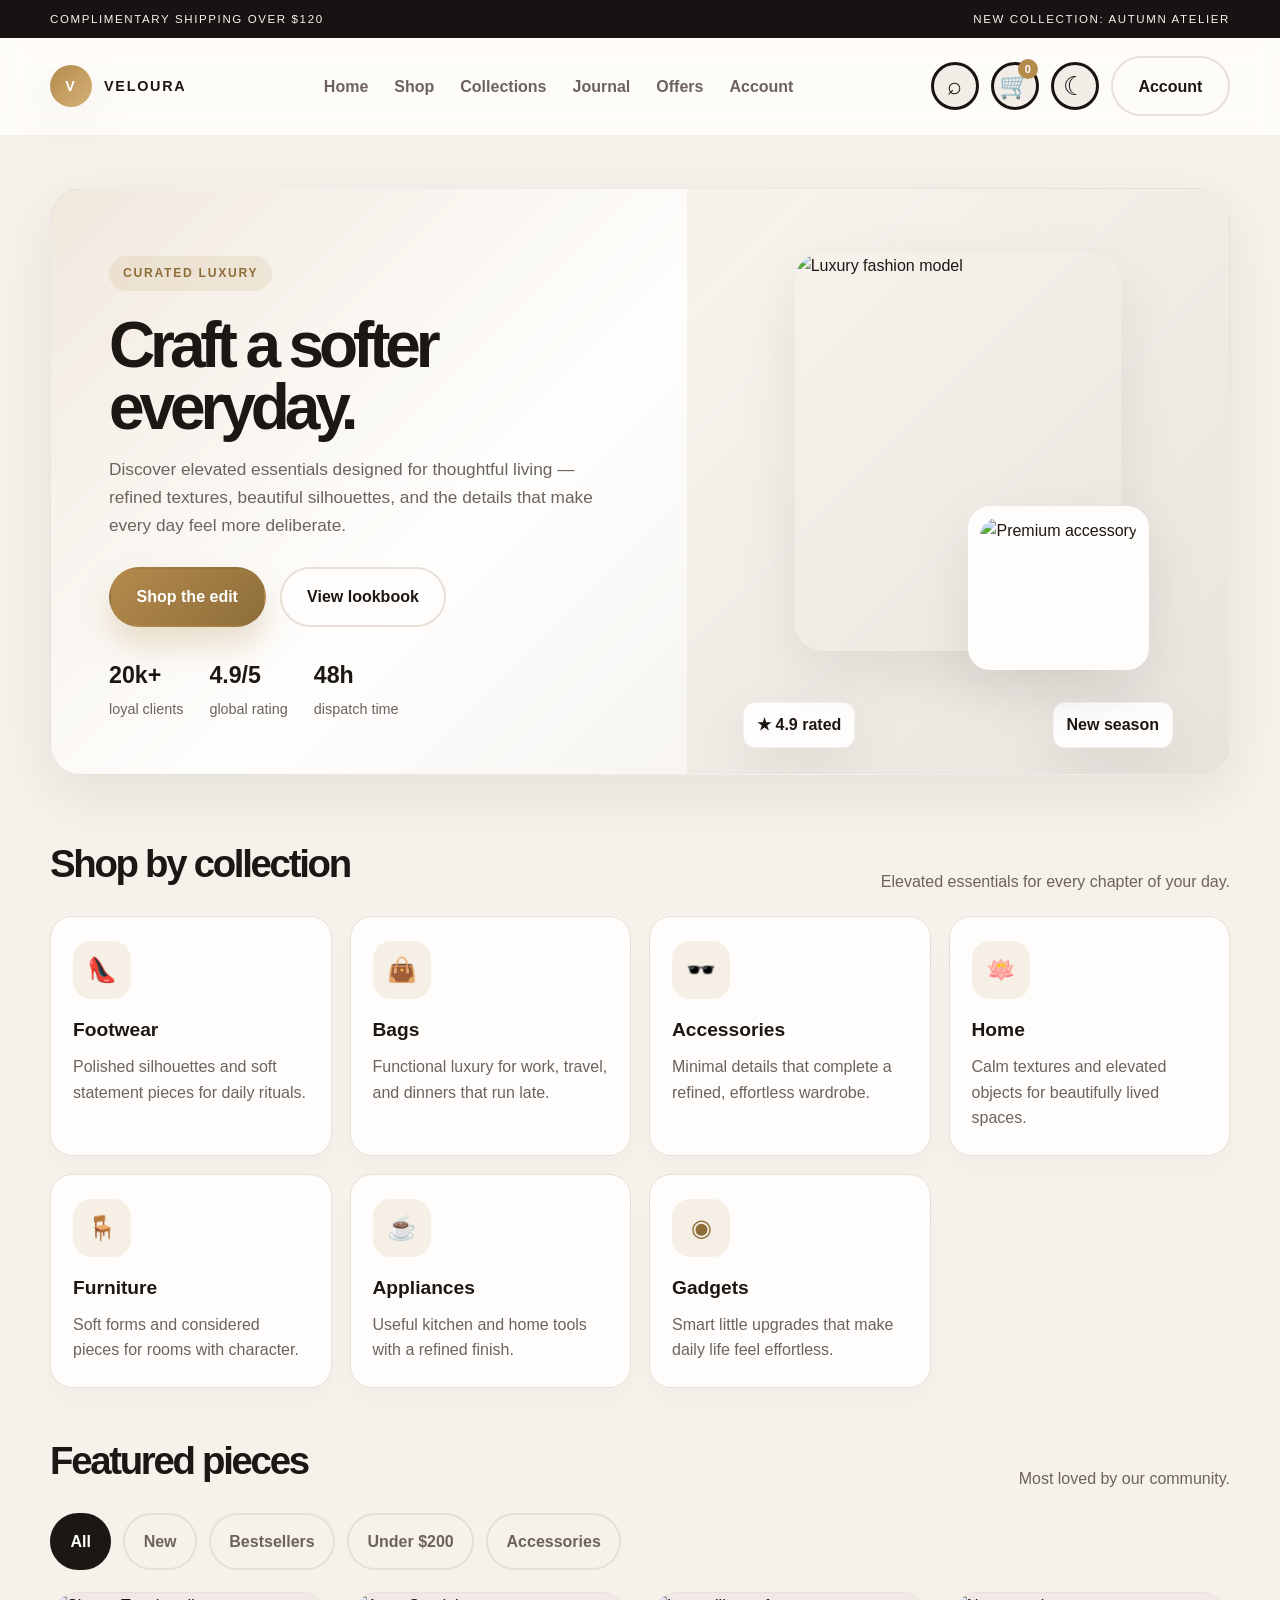
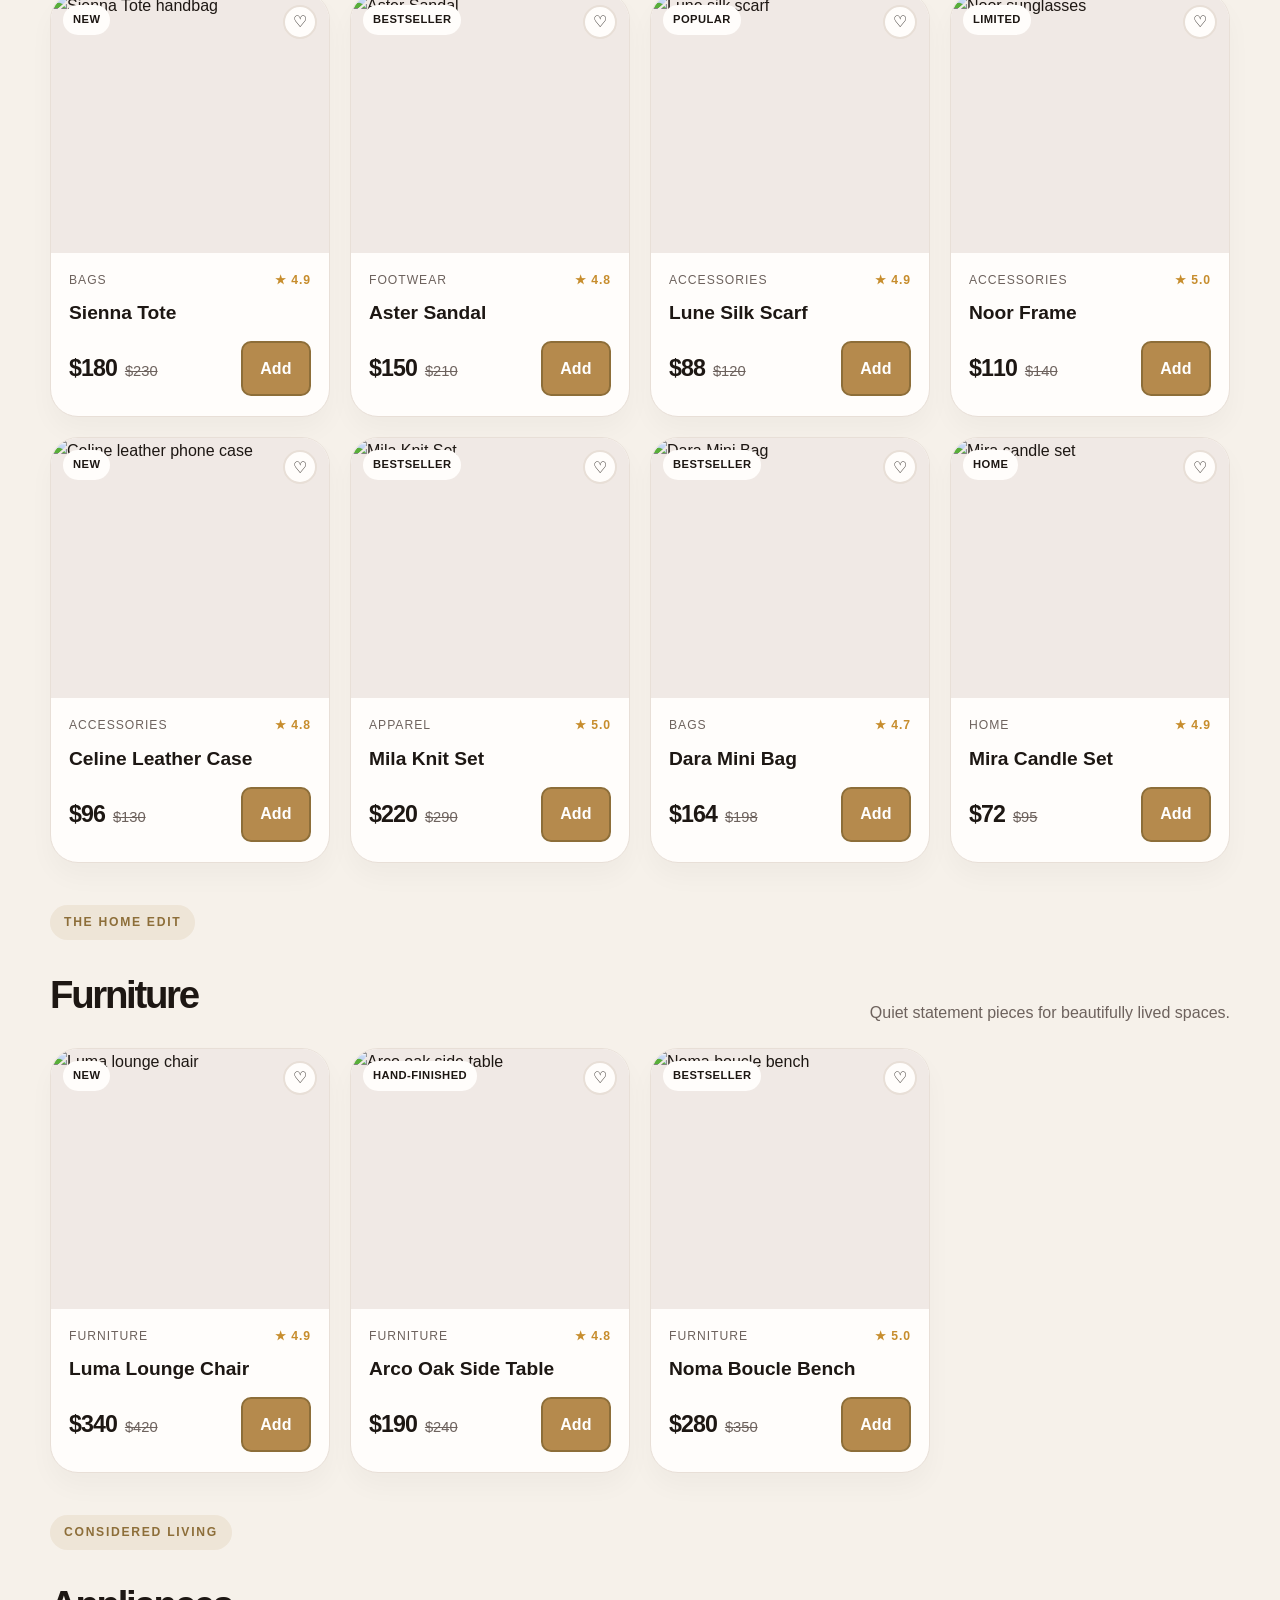
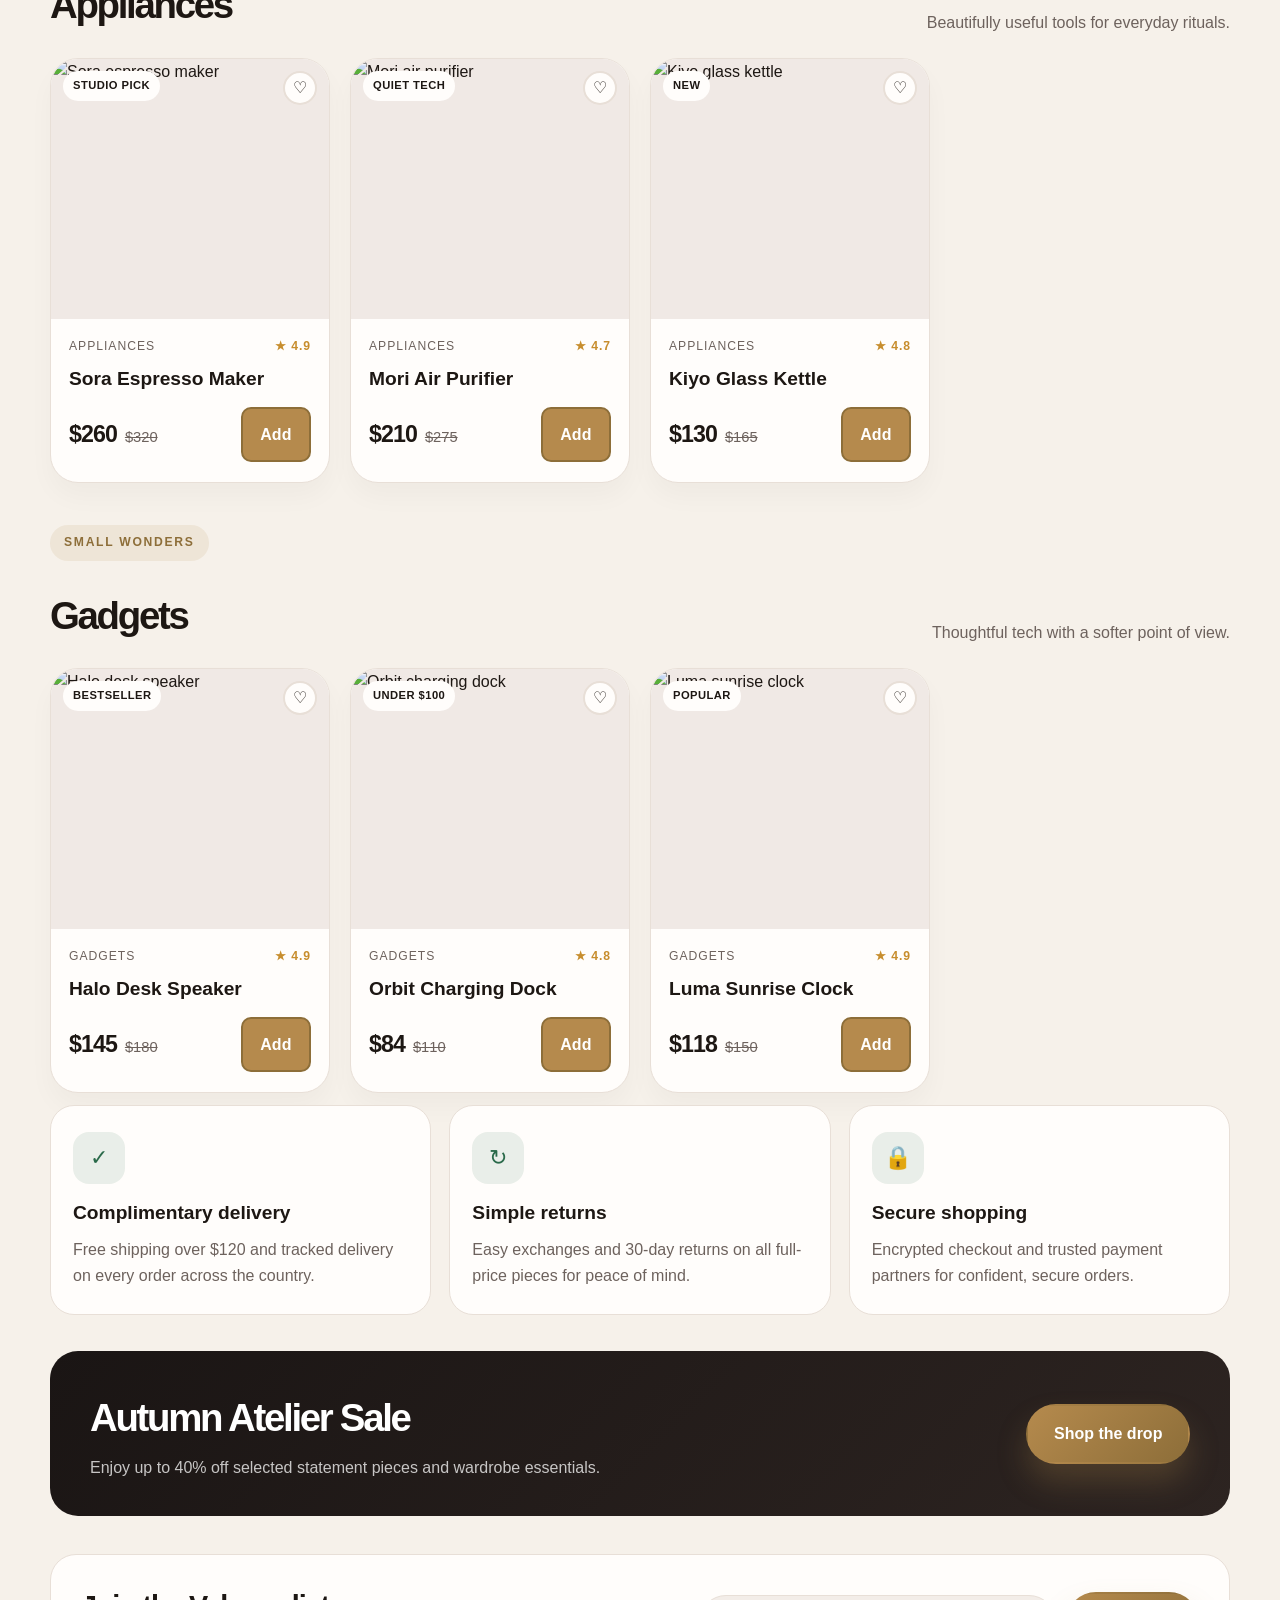
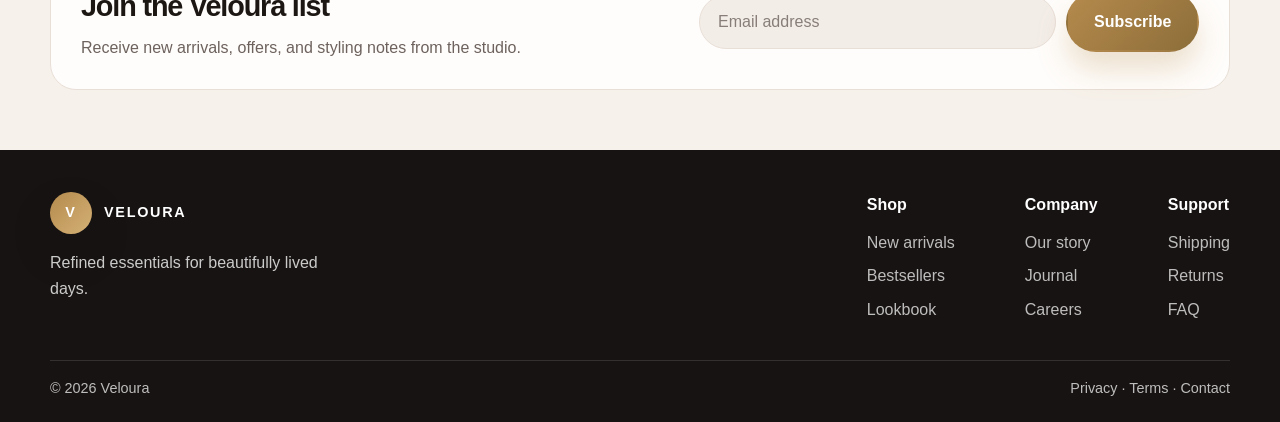
==== commit a302fdd5: "veloura v3 upgrades" ====
--- a/index.html
+++ b/index.html
@@ -22,22 +22,37 @@
                 <span>Veloura</span>
             </div>
 
-            <nav class="nav-links" aria-label="main navigation">
+            <nav class="nav-links" id="mainNavigation" aria-label="main navigation">
                 <a href="#home">Home</a>
                 <a href="#shop">Shop</a>
                 <a href="#categories">Collections</a>
                 <a href="#featured">Journal</a>
                 <a href="#offers">Offers</a>
+                <a href="account.html">Account</a>
             </nav>
 
+            <button class="menu-toggle" type="button" aria-label="Open navigation menu" aria-expanded="false" aria-controls="mainNavigation">
+                <span></span><span></span><span></span>
+            </button>
+
             <div class="nav-actions">
-                <button class="icon-btn" aria-label="Search">⌕</button>
+                <button class="icon-btn" id="searchToggle" aria-label="Search products" title="Search products">⌕</button>
                 <button class="icon-btn" aria-label="Open cart" id="openCartBtn">
                     🛒
                     <span class="cart-count" id="cartCount">0</span>
                 </button>
-                <button class="theme-toggle" id="themeToggle" aria-label="Toggle color theme">Dark mode</button>
-                <button class="login-btn">Account</button>
+                <button class="theme-toggle" id="themeToggle" aria-label="Switch to dark mode" title="Switch theme">☾</button>
+                <a class="login-btn" href="account.html">Account</a>
+            </div>
+        </div>
+        <div class="search-panel" id="searchPanel" aria-hidden="true">
+            <div class="container search-panel-inner">
+                <label class="search-field" for="productSearch">
+                    <span aria-hidden="true">⌕</span>
+                    <input id="productSearch" type="search" placeholder="Search bags, furniture, gadgets..." autocomplete="off" />
+                </label>
+                <button class="search-clear" id="searchClear" type="button">Clear</button>
+                <span class="search-status" id="searchStatus" aria-live="polite"></span>
             </div>
         </div>
     </header>
@@ -67,14 +82,16 @@
 
                 <div class="hero-visual" aria-label="Featured product showcase">
                     <div class="showcase-wrap">
+                        <div class="showcase-main">
+                            <img src="https://images.unsplash.com/photo-1529139574466-a303027c1d8b?auto=format&fit=crop&w=900&q=80" alt="Luxury fashion model" />
+                        </div>
+                        <div class="showcase-side">
+                            <img src="https://images.unsplash.com/photo-1524504388940-b1c1722653e1?auto=format&fit=crop&w=800&q=80" alt="Premium accessory" />
+                        </div>
+                    </div>
+                    <div class="showcase-notes" aria-label="Collection highlights">
                         <div class="floating-pill pill-one">★ 4.9 rated</div>
                         <div class="floating-pill pill-two">New season</div>
-                        <div class="showcase-main">
-                            <img src="https://images.unsplash.com/photo-1529139574466-a303027c1d8b?auto=format&fit=crop&w=900&q=80" alt="Luxury fashion model" />
-                        </div>
-                        <div class="showcase-side">
-                            <img src="https://images.unsplash.com/photo-1524504388940-b1c1722653e1?auto=format&fit=crop&w=800&q=80" alt="Premium accessory" />
-                        </div>
                     </div>
                 </div>
             </div>
@@ -127,7 +144,7 @@
             </div>
         </section>
 
-        <section class="section" id="shop">
+        <section class="section catalog-section" id="shop">
             <div class="container">
                 <div class="section-heading">
                     <h2>Featured pieces</h2>
@@ -257,9 +274,9 @@
                         </div>
                     </article>
 
-                    <article class="product-card" data-category="under200" data-name="Dara Mini Bag" data-price="164" data-image="https://images.unsplash.com/photo-1584917865442-de89df76afd3?auto=format&fit=crop&w=900&q=80">
-                        <div class="product-image">
-                            <span class="tag">Value</span>
+                    <article class="product-card" data-category="bestsellers" data-name="Dara Mini Bag" data-price="164" data-image="https://images.unsplash.com/photo-1584917865442-de89df76afd3?auto=format&fit=crop&w=900&q=80">
+                        <div class="product-image">
+                            <span class="tag">Bestseller</span>
                             <button class="wishlist" aria-label="save item">♡</button>
                             <img src="https://images.unsplash.com/photo-1584917865442-de89df76afd3?auto=format&fit=crop&w=900&q=80" alt="Dara Mini Bag" />
                         </div>
@@ -445,9 +462,9 @@
                     </div>
                     <div>
                         <h4>Support</h4>
-                        <a href="#">Shipping</a>
-                        <a href="#">Returns</a>
-                        <a href="#">FAQ</a>
+                        <a href="support.html#shipping">Shipping</a>
+                        <a href="support.html#returns">Returns</a>
+                        <a href="support.html#faq">FAQ</a>
                     </div>
                 </div>
             </div>
--- a/styles.css
+++ b/styles.css
@@ -9,6 +9,7 @@
     --accent: #e5d4ae;
     --success: #2a6a4a;
     --border: #e8dfd7;
+    --icon-outline: #171312;
     --button-text: #ffffff;
     --shadow: 0 20px 60px rgba(29, 23, 19, 0.08);
     --header-bg: rgba(255, 253, 251, 0.9);
@@ -28,6 +29,7 @@
     --accent: #f3d7a6;
     --success: #8bd0a7;
     --border: rgba(255,255,255,0.08);
+    --icon-outline: #080706;
     --button-text: #171513;
     --shadow: 0 20px 60px rgba(0, 0, 0, 0.35);
     --header-bg: rgba(23, 21, 19, 0.92);
@@ -45,6 +47,7 @@
     background: var(--bg);
     color: var(--text);
     line-height: 1.6;
+    transition: background-color 0.75s ease, color 0.75s ease;
 }
 img { display: block; max-width: 100%; }
 a { color: inherit; text-decoration: none; }
@@ -78,9 +81,11 @@
     background: var(--header-bg);
     backdrop-filter: blur(12px);
     border-bottom: 1px solid rgba(29, 23, 19, 0.06);
+    transition: background-color 0.75s ease, border-color 0.75s ease;
 }
 
 .nav {
+    position: relative;
     display: flex;
     align-items: center;
     justify-content: space-between;
@@ -120,32 +125,141 @@
 
 .nav-links a:hover { color: var(--text); }
 
+.menu-toggle {
+    display: none;
+    width: 46px;
+    height: 46px;
+    padding: 0;
+    place-items: center;
+    align-content: center;
+    gap: 5px;
+    border: 3px solid var(--icon-outline);
+    border-radius: 50%;
+    background: var(--panel-soft);
+    color: var(--text);
+    cursor: pointer;
+}
+
+.menu-toggle span {
+    width: 18px;
+    height: 2px;
+    border-radius: 2px;
+    background: currentColor;
+    transition: transform 0.2s ease, opacity 0.2s ease;
+}
+
+.menu-toggle[aria-expanded="true"] span:first-child {
+    transform: translateY(7px) rotate(45deg);
+}
+
+.menu-toggle[aria-expanded="true"] span:nth-child(2) { opacity: 0; }
+
+.menu-toggle[aria-expanded="true"] span:last-child {
+    transform: translateY(-7px) rotate(-45deg);
+}
+
 .nav-actions {
     display: flex;
     align-items: center;
     gap: 12px;
+}
+
+.search-panel {
+    display: grid;
+    grid-template-rows: 0fr;
+    overflow: hidden;
+    background: var(--header-bg);
+    border-top: 1px solid transparent;
+    transition: grid-template-rows 0.25s ease, background-color 0.75s ease, border-color 0.25s ease;
+}
+
+.search-panel.open {
+    grid-template-rows: 1fr;
+    border-top-color: var(--border);
+}
+
+.search-panel-inner {
+    min-height: 0;
+    display: flex;
+    align-items: center;
+    gap: 12px;
+    padding: 0;
+}
+
+.search-panel.open .search-panel-inner {
+    padding: 14px 0;
+}
+
+.search-field {
+    flex: 1;
+    display: flex;
+    align-items: center;
+    gap: 10px;
+    color: var(--muted);
+    background: var(--panel-soft);
+    border: 1px solid var(--border);
+    border-radius: 14px;
+    padding: 0 14px;
+}
+
+.search-field input {
+    width: 100%;
+    height: 46px;
+    border: 0;
+    outline: 0;
+    background: transparent;
+    color: var(--text);
+}
+
+.search-field input::placeholder { color: var(--muted); }
+
+.search-clear {
+    border: 2px solid var(--border);
+    border-radius: 10px;
+    padding: 0.8rem 1rem;
+    background: var(--panel);
+    color: var(--text);
+    cursor: pointer;
+}
+
+.search-status {
+    min-width: 74px;
+    color: var(--muted);
+    font-size: 0.85rem;
+    text-align: right;
 }
 
 .icon-btn {
     position: relative;
-    width: 42px;
-    height: 42px;
+    width: 48px;
+    height: 48px;
+    padding: 0;
+    display: grid;
+    place-items: center;
     background: var(--panel-soft);
-    border: 1px solid var(--border);
+    border: 3px solid var(--icon-outline);
     border-radius: 50%;
     color: var(--text);
+    font-size: 1.55rem;
+    line-height: 1;
     cursor: pointer;
+    transition: background-color 0.75s ease, color 0.75s ease, border-color 0.75s ease;
 }
 
 .theme-toggle {
-    min-width: 88px;
-    padding: 0.7rem 0.9rem;
-    border-radius: 999px;
+    width: 48px;
+    height: 48px;
+    padding: 0;
+    display: grid;
+    place-items: center;
+    border-radius: 50%;
     background: var(--panel-soft);
-    border: 1px solid var(--border);
-    color: var(--text);
-    font-weight: 700;
+    border: 3px solid var(--icon-outline);
+    color: var(--text);
+    font-size: 1.6rem;
+    line-height: 1;
     cursor: pointer;
+    transition: background-color 0.75s ease, color 0.75s ease, border-color 0.75s ease, transform 0.2s ease;
 }
 
 .cart-count {
@@ -173,17 +287,19 @@
     align-items: center;
     justify-content: center;
     border-radius: 999px;
-    padding: 0.85rem 1.4rem;
-    font-weight: 700;
-    border: none;
+    min-height: 50px;
+    padding: 0.95rem 1.6rem;
+    font-weight: 700;
+    border: 2px solid transparent;
     cursor: pointer;
     transition: transform 0.2s ease, box-shadow 0.2s ease;
 }
 
 .login-btn {
     background: transparent;
-    border: 1px solid var(--border);
-    color: var(--text);
+    border: 2px solid var(--border);
+    color: var(--text);
+    transition: background-color 0.75s ease, color 0.75s ease, border-color 0.75s ease, transform 0.2s ease;
 }
 
 .primary-btn,
@@ -196,8 +312,9 @@
 
 .secondary-btn {
     background: var(--panel);
-    border: 1px solid var(--border);
-    color: var(--text);
+    border: 2px solid var(--border);
+    color: var(--text);
+    transition: background-color 0.75s ease, color 0.75s ease, border-color 0.75s ease, transform 0.2s ease;
 }
 
 .shop-btn:hover, .primary-btn:hover, .secondary-btn:hover, .login-btn:hover, .cta-btn:hover, .icon-btn:hover {
@@ -279,6 +396,7 @@
     background: linear-gradient(135deg, rgba(181,138,77,0.1), rgba(24,16,15,0.03));
     padding: 26px;
     display: flex;
+    flex-direction: column;
     align-items: center;
     justify-content: center;
 }
@@ -290,18 +408,22 @@
 }
 
 .floating-pill {
-    position: absolute;
     background: var(--panel);
     border: 1px solid rgba(29,23,19,0.05);
     color: var(--text);
-    border-radius: 18px;
-    padding: 12px 16px;
+    border-radius: 12px;
+    padding: 9px 13px;
     font-weight: 700;
     box-shadow: var(--shadow);
 }
 
-.pill-one { left: 8px; top: 36px; }
-.pill-two { right: 6px; top: 90px; }
+.showcase-notes {
+    width: min(100%, 430px);
+    display: flex;
+    justify-content: space-between;
+    gap: 12px;
+    margin-top: 14px;
+}
 
 .showcase-main {
     position: absolute;
@@ -408,9 +530,9 @@
 .filter-btn {
     background: transparent;
     color: var(--muted);
-    border: 1px solid var(--border);
+    border: 2px solid var(--border);
     border-radius: 999px;
-    padding: 0.72rem 1rem;
+    padding: 0.85rem 1.15rem;
     font-weight: 700;
     cursor: pointer;
 }
@@ -433,13 +555,15 @@
     border-radius: 28px;
     overflow: hidden;
     box-shadow: 0 14px 26px rgba(29, 23, 19, 0.03);
-    transition: transform 0.2s ease, box-shadow 0.2s ease;
+    transition: background-color 0.75s ease, color 0.75s ease, border-color 0.75s ease, transform 0.2s ease, box-shadow 0.2s ease;
 }
 
 .product-card:hover {
     transform: translateY(-2px);
     box-shadow: 0 22px 34px rgba(29, 23, 19, 0.08);
 }
+
+.catalog-section[hidden] { display: none; }
 
 .product-image {
     position: relative;
@@ -475,11 +599,12 @@
     height: 34px;
     display: grid;
     place-items: center;
-    border: none;
+    border: 2px solid var(--border);
     border-radius: 50%;
     background: var(--panel);
     color: var(--text);
     cursor: pointer;
+    transition: background-color 0.75s ease, color 0.75s ease;
 }
 
 .product-info {
@@ -532,9 +657,10 @@
 .add-to-cart {
     background: var(--primary);
     color: var(--button-text);
-    border: none;
+    border: 2px solid var(--primary-dark);
     border-radius: 10px;
-    padding: 0.7rem 0.9rem;
+    min-height: 46px;
+    padding: 0.8rem 1.1rem;
     font-weight: 700;
     cursor: pointer;
 }
@@ -550,6 +676,7 @@
     border: 1px solid var(--border);
     border-radius: 24px;
     padding: 26px 22px;
+    transition: background-color 0.75s ease, color 0.75s ease, border-color 0.75s ease;
 }
 
 .feature-icon {
@@ -613,6 +740,7 @@
     align-items: center;
     justify-content: space-between;
     gap: 20px;
+    transition: background-color 0.75s ease, color 0.75s ease, border-color 0.75s ease;
 }
 
 .newsletter-box h3 {
@@ -699,6 +827,7 @@
 
 .cart-overlay.open {
     display: block;
+    animation: cart-backdrop-in 0.24s ease-out both;
 }
 
 .cart-panel {
@@ -712,6 +841,28 @@
     box-shadow: -16px 0 40px rgba(29, 23, 19, 0.15);
     display: flex;
     flex-direction: column;
+    transition: background-color 0.75s ease, color 0.75s ease, border-color 0.75s ease;
+}
+
+.cart-overlay.open .cart-panel {
+    animation: cart-slide-in 0.34s cubic-bezier(0.22, 1, 0.36, 1) both;
+}
+
+@keyframes cart-backdrop-in {
+    from { opacity: 0; }
+    to { opacity: 1; }
+}
+
+@keyframes cart-slide-in {
+    from { transform: translateX(100%); }
+    to { transform: translateX(0); }
+}
+
+@media (prefers-reduced-motion: reduce) {
+    .cart-overlay.open,
+    .cart-overlay.open .cart-panel {
+        animation-duration: 0.01ms;
+    }
 }
 
 .cart-header,
@@ -735,7 +886,7 @@
 
 .close-cart {
     background: transparent;
-    border: 1px solid var(--border);
+    border: 2px solid var(--border);
     width: 32px;
     height: 32px;
     border-radius: 50%;
@@ -793,6 +944,7 @@
 .cart-footer {
     border-top: 1px solid var(--border);
     background: var(--drawer-footer-bg);
+    transition: background-color 0.75s ease, border-color 0.75s ease;
 }
 
 .summary-row {
@@ -868,6 +1020,7 @@
     background: var(--input-bg);
     color: var(--text);
     outline: none;
+    transition: background-color 0.75s ease, color 0.75s ease, border-color 0.75s ease;
 }
 
 .field input::placeholder,
@@ -922,6 +1075,180 @@
     font-size: 1.05rem;
     margin: 0;
 }
+
+.account-container { max-width: 760px; }
+
+.account-card {
+    background: var(--panel);
+    border: 1px solid var(--border);
+    border-radius: 24px;
+    padding: 28px;
+    box-shadow: var(--shadow);
+}
+
+.account-switch {
+    display: flex;
+    gap: 22px;
+    border-bottom: 1px solid var(--border);
+    margin-bottom: 24px;
+}
+
+.account-tab {
+    padding: 0 2px 12px;
+    border: 0;
+    border-bottom: 3px solid transparent;
+    background: transparent;
+    color: var(--muted);
+    font-weight: 700;
+    cursor: pointer;
+}
+
+.account-tab.active {
+    color: var(--text);
+    border-bottom-color: var(--primary);
+}
+
+.account-form {
+    display: grid;
+    gap: 16px;
+}
+
+.account-form[hidden],
+.account-session[hidden],
+#accountAccess[hidden] { display: none; }
+
+.account-form h2,
+.account-session h2 {
+    margin: 0;
+    font-size: 1.5rem;
+}
+
+.account-message {
+    min-height: 1.5em;
+    margin: 0;
+    color: #a13a2b;
+}
+
+.dark-mode .account-message { color: #ff9f91; }
+
+.account-actions {
+    display: flex;
+    align-items: center;
+    gap: 12px;
+    flex-wrap: wrap;
+    margin-top: 20px;
+}
+
+.account-session p { color: var(--muted); }
+
+.local-account-note,
+.demo-notice {
+    margin: 22px 0 0;
+    padding: 12px 14px;
+    border-left: 3px solid var(--primary);
+    background: var(--panel-soft);
+    color: var(--muted);
+    font-size: 0.9rem;
+}
+
+.demo-notice { margin: -4px 0 20px; }
+
+.support-page .page-intro { max-width: 760px; }
+
+.support-shortcuts {
+    display: flex;
+    flex-wrap: wrap;
+    gap: 10px 24px;
+    padding: 18px 0;
+    margin-bottom: 18px;
+    border-top: 1px solid var(--border);
+    border-bottom: 1px solid var(--border);
+    color: var(--muted);
+    font-weight: 700;
+}
+
+.support-shortcuts a:hover { color: var(--text); }
+
+.support-section {
+    display: grid;
+    grid-template-columns: minmax(220px, 0.8fr) minmax(0, 1.2fr);
+    gap: 36px;
+    padding: 42px 0;
+    border-bottom: 1px solid var(--border);
+    scroll-margin-top: 120px;
+}
+
+.support-section-heading {
+    display: flex;
+    align-items: flex-start;
+    gap: 18px;
+}
+
+.support-index {
+    color: var(--primary-dark);
+    font-size: 1.35rem;
+    font-weight: 700;
+}
+
+.support-section-heading .eyebrow {
+    margin: 0 0 8px;
+}
+
+.support-section-heading h2 {
+    margin: 0;
+    font-size: clamp(1.8rem, 3vw, 2.6rem);
+}
+
+.support-copy {
+    max-width: 680px;
+    color: var(--muted);
+}
+
+.support-copy p:first-child { margin-top: 0; }
+
+.support-copy ol {
+    padding-left: 22px;
+}
+
+.support-copy li { padding: 4px 0; }
+
+.support-facts {
+    list-style: none;
+    padding: 0;
+    margin: 24px 0;
+    border-top: 1px solid var(--border);
+}
+
+.support-facts li {
+    display: flex;
+    justify-content: space-between;
+    gap: 18px;
+    padding: 14px 0;
+    border-bottom: 1px solid var(--border);
+}
+
+.support-facts strong { color: var(--text); text-align: right; }
+
+.faq-list details {
+    border-top: 1px solid var(--border);
+}
+
+.faq-list details:last-child { border-bottom: 1px solid var(--border); }
+
+.faq-list summary {
+    padding: 18px 2px;
+    color: var(--text);
+    font-weight: 700;
+    cursor: pointer;
+}
+
+.faq-list details p {
+    max-width: 620px;
+    margin: -4px 0 18px;
+    color: var(--muted);
+}
+
+.support-back { padding-top: 30px; }
 
 .summary-totals {
     margin-top: 24px;
@@ -962,8 +1289,57 @@
 }
 
 @media (max-width: 700px) {
-    .nav-links { display: none; }
+    .nav {
+        flex-wrap: wrap;
+        justify-content: flex-start;
+        gap: 10px;
+    }
+    .brand { order: 1; }
+    .menu-toggle {
+        display: grid;
+        order: 2;
+        margin-left: auto;
+    }
+    .nav-links {
+        display: none;
+        order: 5;
+    }
+    .nav-links.mobile-open {
+        position: absolute;
+        top: 100%;
+        left: 0;
+        right: 0;
+        z-index: 60;
+        display: flex;
+        flex-direction: column;
+        align-items: stretch;
+        gap: 0;
+        padding: 8px 14px;
+        border: 1px solid var(--border);
+        border-radius: 14px;
+        background: var(--panel);
+        box-shadow: var(--shadow);
+    }
+    .nav-links.mobile-open a {
+        padding: 12px 8px;
+        border-bottom: 1px solid var(--border);
+    }
+    .nav-links.mobile-open a:last-child { border-bottom: 0; }
+    .nav-actions {
+        order: 3;
+        width: 100%;
+        justify-content: flex-end;
+        gap: 8px;
+    }
+    .nav-actions .login-btn { display: none; }
+    .nav > .theme-toggle { order: 3; }
     .page-shell { padding-top: 36px; }
+    .account-card { padding: 22px 18px; }
+    .support-section { grid-template-columns: 1fr; gap: 14px; padding: 30px 0; }
+    .support-facts li { align-items: flex-start; flex-direction: column; gap: 2px; }
+    .support-facts strong { text-align: left; }
+    .search-panel-inner { flex-wrap: wrap; }
+    .search-status { width: 100%; text-align: left; }
     .hero-copy { padding: 32px 22px 28px; }
     .category-grid,
     .product-grid,
